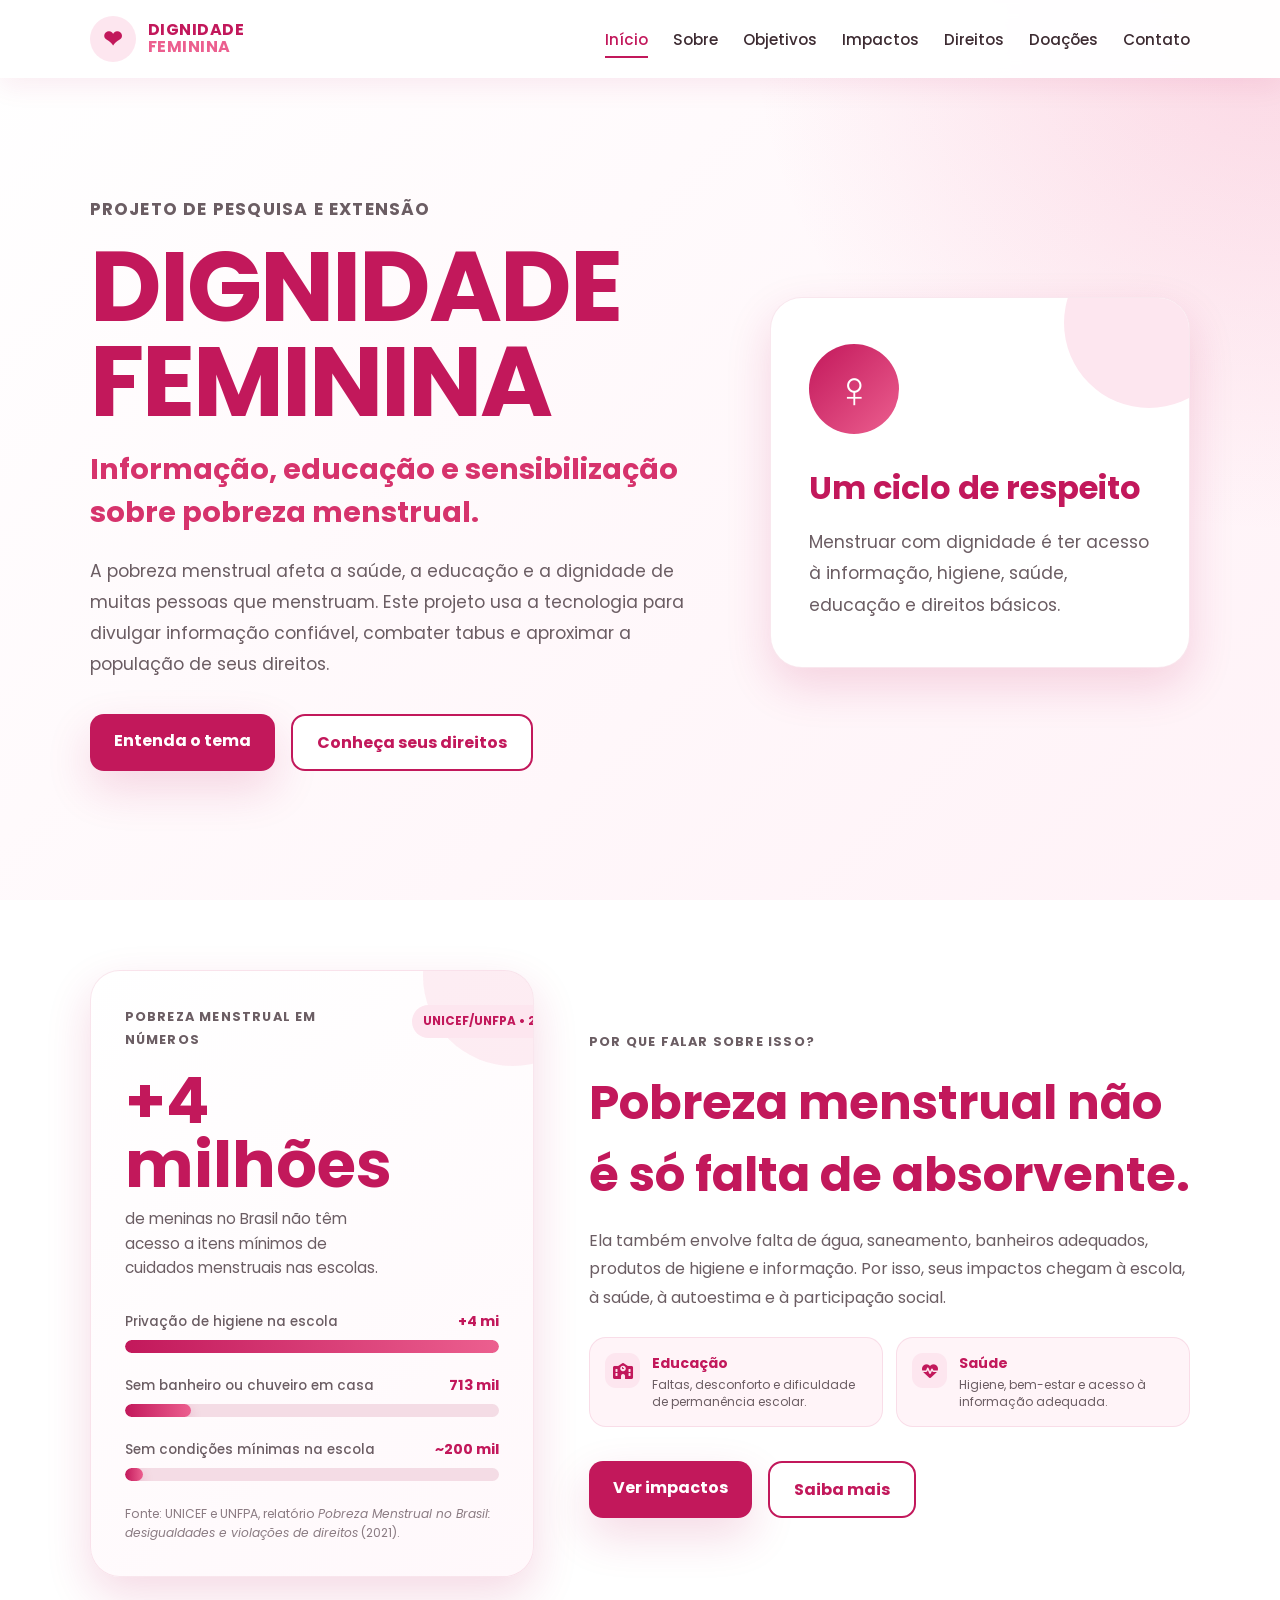
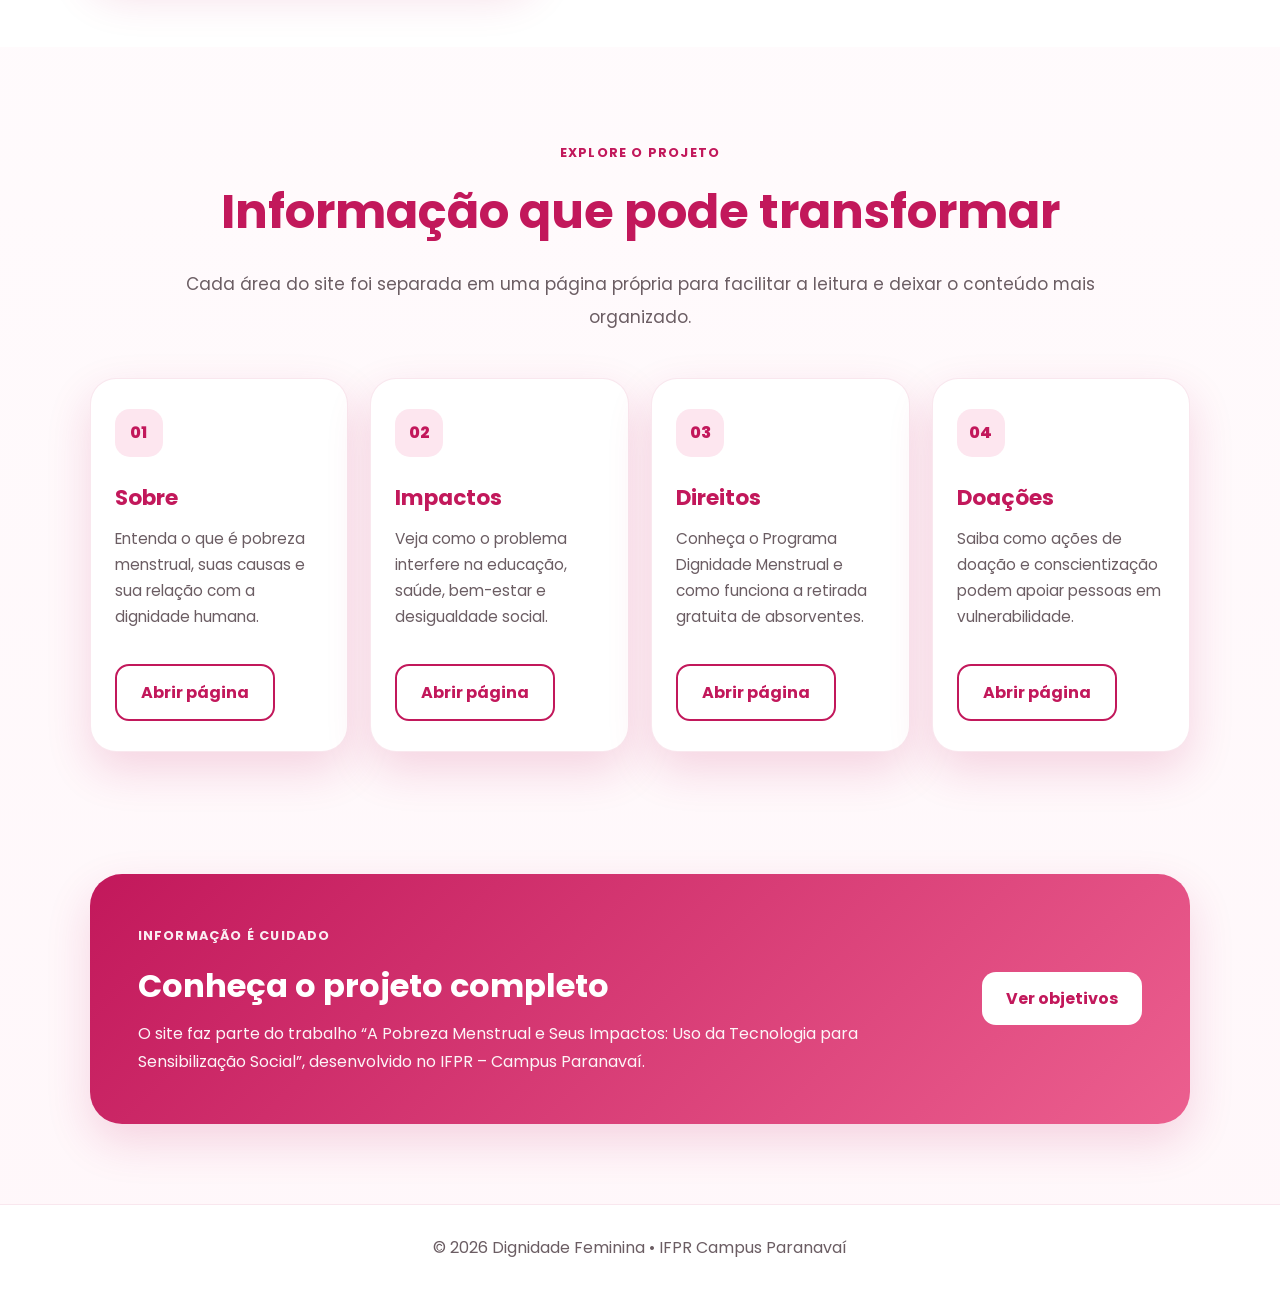
==== index.html @ a15e407c "Versao inicial do site Dignidade Feminina" ====
<!DOCTYPE html>
<html lang="pt-BR">
<head>
  <meta charset="UTF-8"><meta name="viewport" content="width=device-width, initial-scale=1.0">
  <title>Dignidade Feminina | Início</title>
  <link rel="preconnect" href="https://fonts.googleapis.com"><link rel="preconnect" href="https://fonts.gstatic.com" crossorigin>
  <link href="https://fonts.googleapis.com/css2?family=Poppins:wght@400;500;600;700;800&display=swap" rel="stylesheet">
  <link rel="stylesheet" href="https://cdnjs.cloudflare.com/ajax/libs/font-awesome/6.5.2/css/all.min.css">
  <link rel="stylesheet" href="css/style.css">
</head>
<body>
<header class="cabecalho">
  <a href="index.html" class="logo"><span class="logo-icone">❤</span><span>Dignidade<br><strong>Feminina</strong></span></a>
  <button class="menu-btn" id="menuBtn" aria-label="Abrir menu">☰</button>
  <nav class="menu" id="menu">
    <a class="ativo" href="index.html">Início</a><a href="sobre.html">Sobre</a><a href="objetivos.html">Objetivos</a><a href="impactos.html">Impactos</a><a href="direitos.html">Direitos</a><a href="doacoes.html">Doações</a><a href="contato.html">Contato</a>
  </nav>
</header>
<main>
  <section class="hero">
    <div class="hero-texto">
      <p class="etiqueta">Projeto de pesquisa e extensão</p>
      <h1>Dignidade Feminina</h1>
      <h2>Informação, educação e sensibilização sobre pobreza menstrual.</h2>
      <p>A pobreza menstrual afeta a saúde, a educação e a dignidade de muitas pessoas que menstruam. Este projeto usa a tecnologia para divulgar informação confiável, combater tabus e aproximar a população de seus direitos.</p>
      <div class="botoes"><a class="btn principal" href="sobre.html">Entenda o tema</a><a class="btn secundario" href="direitos.html">Conheça seus direitos</a></div>
    </div>
    <div class="hero-card"><div class="circulo">♀</div><h3>Um ciclo de respeito</h3><p>Menstruar com dignidade é ter acesso à informação, higiene, saúde, educação e direitos básicos.</p></div>
  </section>

  <section class="home-faixa">
    <div class="conteudo-faixa home-dados-layout">
      <div class="painel-grafico">
        <div class="grafico-cabecalho">
          <div>
            <p class="etiqueta">Pobreza menstrual em números</p>
            <strong>+4 milhões</strong>
            <p class="grafico-resumo">de meninas no Brasil não têm acesso a itens mínimos de cuidados menstruais nas escolas.</p>
          </div>
          <span class="grafico-ano">UNICEF/UNFPA • 2021</span>
        </div>

        <div class="grafico-barras" aria-label="Gráfico com dados sobre pobreza menstrual no Brasil">
          <div class="barra-item">
            <div class="barra-topo"><span>Privação de higiene na escola</span><b>+4 mi</b></div>
            <div class="barra-trilho"><span style="width:100%"></span></div>
          </div>
          <div class="barra-item">
            <div class="barra-topo"><span>Sem banheiro ou chuveiro em casa</span><b>713 mil</b></div>
            <div class="barra-trilho"><span style="width:17.8%"></span></div>
          </div>
          <div class="barra-item">
            <div class="barra-topo"><span>Sem condições mínimas na escola</span><b>~200 mil</b></div>
            <div class="barra-trilho"><span style="width:5%"></span></div>
          </div>
        </div>

        <p class="grafico-fonte">Fonte: UNICEF e UNFPA, relatório <em>Pobreza Menstrual no Brasil: desigualdades e violações de direitos</em> (2021).</p>
      </div>

      <div class="home-texto-dados">
        <p class="etiqueta">Por que falar sobre isso?</p>
        <h2>Pobreza menstrual não é só falta de absorvente.</h2>
        <p>Ela também envolve falta de água, saneamento, banheiros adequados, produtos de higiene e informação. Por isso, seus impactos chegam à escola, à saúde, à autoestima e à participação social.</p>
        <div class="mini-destaques">
          <div><i class="fa-solid fa-school"></i><span><b>Educação</b><small>Faltas, desconforto e dificuldade de permanência escolar.</small></span></div>
          <div><i class="fa-solid fa-heart-pulse"></i><span><b>Saúde</b><small>Higiene, bem-estar e acesso à informação adequada.</small></span></div>
        </div>
        <div class="botoes"><a class="btn principal" href="impactos.html">Ver impactos</a><a class="btn secundario" href="sobre.html">Saiba mais</a></div>
      </div>
    </div>
  </section>

  <section class="secao">
    <p class="etiqueta">Explore o projeto</p><h2>Informação que pode transformar</h2><p class="texto-central">Cada área do site foi separada em uma página própria para facilitar a leitura e deixar o conteúdo mais organizado.</p>
    <div class="cards">
      <article class="card"><span class="numero">01</span><h3>Sobre</h3><p>Entenda o que é pobreza menstrual, suas causas e sua relação com a dignidade humana.</p><div class="botoes"><a class="btn secundario" href="sobre.html">Abrir página</a></div></article>
      <article class="card"><span class="numero">02</span><h3>Impactos</h3><p>Veja como o problema interfere na educação, saúde, bem-estar e desigualdade social.</p><div class="botoes"><a class="btn secundario" href="impactos.html">Abrir página</a></div></article>
      <article class="card"><span class="numero">03</span><h3>Direitos</h3><p>Conheça o Programa Dignidade Menstrual e como funciona a retirada gratuita de absorventes.</p><div class="botoes"><a class="btn secundario" href="direitos.html">Abrir página</a></div></article>
      <article class="card"><span class="numero">04</span><h3>Doações</h3><p>Saiba como ações de doação e conscientização podem apoiar pessoas em vulnerabilidade.</p><div class="botoes"><a class="btn secundario" href="doacoes.html">Abrir página</a></div></article>
    </div>
  </section>

  <section class="cta-rosa"><div><p class="etiqueta clara">Informação é cuidado</p><h2>Conheça o projeto completo</h2><p>O site faz parte do trabalho “A Pobreza Menstrual e Seus Impactos: Uso da Tecnologia para Sensibilização Social”, desenvolvido no IFPR – Campus Paranavaí.</p></div><a class="btn branco" href="objetivos.html">Ver objetivos</a></section>
</main>
<footer><p>© 2026 Dignidade Feminina • IFPR Campus Paranavaí</p></footer>
<script src="js/script.js"></script>
</body></html>
---- css/style.css ----
:root {
  --rosa-escuro: #c2185b;
  --rosa: #d6336c;
  --rosa-medio: #ec5f8f;
  --rosa-claro: #fde6ef;
  --rosa-pastel: #fff4f8;
  --branco: #ffffff;
  --texto: #3d2b32;
  --cinza: #6b5d63;
  --cinza-claro: #f7f3f5;
  --borda: rgba(194, 24, 91, 0.10);
  --sombra: 0 18px 45px rgba(194, 24, 91, 0.16);
  --sombra-suave: 0 12px 35px rgba(95, 46, 66, 0.08);
}

* { margin: 0; padding: 0; box-sizing: border-box; }
html { scroll-behavior: smooth; }
body {
  font-family: 'Poppins', Arial, sans-serif;
  background: linear-gradient(180deg, #fff 0%, #fff7fa 100%);
  color: var(--texto);
  min-height: 100vh;
}
a { color: inherit; }

.cabecalho {
  width: 100%; min-height: 78px; padding: 16px 7%;
  background: rgba(255,255,255,.96); display:flex; align-items:center; justify-content:space-between;
  position:fixed; top:0; left:0; z-index:100; box-shadow:0 8px 25px rgba(194,24,91,.08);
  backdrop-filter: blur(10px);
}
.logo { display:flex; align-items:center; gap:12px; text-decoration:none; color:var(--rosa-escuro); font-weight:700; text-transform:uppercase; line-height:1.05; letter-spacing:.5px; }
.logo strong { color:var(--rosa-medio); }
.logo-icone { width:46px; height:46px; border-radius:50%; background:var(--rosa-claro); display:grid; place-items:center; font-size:23px; }
.menu { display:flex; align-items:center; gap:25px; }
.menu a { color:var(--texto); text-decoration:none; font-weight:500; font-size:.95rem; position:relative; padding:8px 0; }
.menu a::after { content:""; position:absolute; left:0; bottom:1px; width:0; height:2px; background:var(--rosa-escuro); transition:.2s; }
.menu a:hover, .menu a.ativo { color:var(--rosa-escuro); }
.menu a:hover::after, .menu a.ativo::after { width:100%; }
.menu-btn { display:none; border:none; background:var(--rosa-escuro); color:white; padding:8px 12px; border-radius:10px; font-size:1.3rem; cursor:pointer; }

.hero { min-height:100vh; padding:145px 7% 80px; display:grid; grid-template-columns:1.2fr .8fr; gap:50px; align-items:center; background:radial-gradient(circle at top right, rgba(236,95,143,.22), transparent 34%), linear-gradient(135deg,#fff 0%,#fff2f7 100%); }
.etiqueta { display:inline-block; color:var(--rosa-escuro); font-weight:700; text-transform:uppercase; letter-spacing:1.2px; font-size:.8rem; margin-bottom:14px; }
.etiqueta.clara { color:#fff; opacity:.92; }
.hero h1 { font-size:clamp(3rem,8vw,6.2rem); line-height:.96; color:var(--rosa-escuro); text-transform:uppercase; letter-spacing:-2px; margin-bottom:18px; }
.hero h2 { font-size:clamp(1.25rem,2.4vw,1.8rem); color:var(--rosa); margin-bottom:22px; max-width:750px; }
.hero p { max-width:710px; color:var(--cinza); font-size:1.08rem; line-height:1.8; }
.botoes { display:flex; gap:16px; flex-wrap:wrap; margin-top:34px; }
.btn { display:inline-block; padding:14px 24px; border-radius:14px; text-decoration:none; font-weight:700; transition:.25s ease; border:0; cursor:pointer; }
.btn.principal { background:var(--rosa-escuro); color:white; box-shadow:var(--sombra); }
.btn.secundario { color:var(--rosa-escuro); border:2px solid var(--rosa-escuro); background:white; }
.btn.branco { background:white; color:var(--rosa-escuro); }
.btn:hover { transform:translateY(-3px); }
.hero-card { background:white; border-radius:32px; padding:46px 38px; box-shadow:var(--sombra); border:1px solid var(--borda); position:relative; overflow:hidden; }
.hero-card::before { content:""; position:absolute; width:170px; height:170px; background:var(--rosa-claro); border-radius:50%; top:-60px; right:-45px; }
.circulo { width:90px; height:90px; border-radius:50%; background:linear-gradient(135deg,var(--rosa-escuro),var(--rosa-medio)); color:white; display:grid; place-items:center; font-size:3.2rem; margin-bottom:30px; position:relative; z-index:1; }
.hero-card h3 { color:var(--rosa-escuro); font-size:2rem; margin-bottom:15px; position:relative; z-index:1; }
.hero-card p { color:var(--cinza); line-height:1.8; position:relative; z-index:1; }

.secao { padding:92px 7%; text-align:center; }
.secao h2, .doacoes h2 { color:var(--rosa-escuro); font-size:clamp(2rem,4vw,3rem); margin-bottom:20px; }
.texto-central { max-width:920px; margin:0 auto; color:var(--cinza); line-height:1.9; font-size:1.06rem; }
.cards { display:grid; grid-template-columns:repeat(4,1fr); gap:22px; margin-top:45px; }
.card { background:white; border-radius:26px; padding:30px 24px; text-align:left; box-shadow:var(--sombra); border:1px solid var(--borda); transition:.25s ease; }
.card:hover { transform:translateY(-6px); }
.card span.numero { display:inline-grid; place-items:center; width:48px; height:48px; border-radius:15px; background:var(--rosa-claro); color:var(--rosa-escuro); font-weight:800; margin-bottom:24px; }
.card h3 { color:var(--rosa-escuro); font-size:1.35rem; margin-bottom:12px; }
.card p { color:var(--cinza); line-height:1.7; font-size:.96rem; }

.home-faixa { padding:70px 7%; background:white; }
.home-faixa .conteudo-faixa { max-width:1160px; margin:auto; display:grid; grid-template-columns:.85fr 1.15fr; gap:55px; align-items:center; }
.home-faixa .bloco-destaque { background:linear-gradient(135deg,var(--rosa-escuro),var(--rosa-medio)); color:white; border-radius:30px; padding:42px; box-shadow:var(--sombra); }
.home-faixa .bloco-destaque strong { font-size:3rem; display:block; line-height:1; margin-bottom:12px; }
.home-faixa .bloco-destaque p { line-height:1.7; }
.home-faixa h2 { color:var(--rosa-escuro); font-size:clamp(2rem,4vw,3rem); margin-bottom:16px; }
.home-faixa p { color:var(--cinza); line-height:1.8; }

.page-hero { padding:150px 7% 72px; text-align:center; background:radial-gradient(circle at 10% 20%, rgba(236,95,143,.18), transparent 28%), linear-gradient(135deg,#fff,#fff1f6); }
.page-hero h1 { color:var(--rosa-escuro); font-size:clamp(2.7rem,6vw,5rem); line-height:1.03; margin:8px auto 16px; max-width:1000px; }
.page-hero p { max-width:820px; margin:0 auto; color:var(--cinza); line-height:1.8; font-size:1.05rem; }

.conteudo-pagina { padding:75px 7%; }
.conteudo-largo { max-width:1120px; margin:0 auto; }
.bloco-texto { background:white; border-radius:26px; padding:38px; box-shadow:var(--sombra-suave); border:1px solid var(--borda); margin-bottom:28px; }
.bloco-texto h2 { color:var(--rosa-escuro); margin-bottom:14px; font-size:1.8rem; }
.bloco-texto h3 { color:var(--rosa); margin:24px 0 8px; }
.bloco-texto p, .bloco-texto li { color:var(--cinza); line-height:1.85; }
.bloco-texto ul { padding-left:22px; }

.grid-2 { display:grid; grid-template-columns:repeat(2,1fr); gap:22px; }
.grid-3 { display:grid; grid-template-columns:repeat(3,1fr); gap:22px; }
.dado-card { background:white; border-radius:26px; padding:30px; border:1px solid var(--borda); box-shadow:var(--sombra-suave); text-align:left; }
.dado-card .valor { color:var(--rosa-escuro); font-size:2.3rem; font-weight:800; line-height:1.1; display:block; margin-bottom:10px; }
.dado-card p { color:var(--cinza); line-height:1.65; }
.dado-card small { display:block; margin-top:14px; color:#8b7c83; }

.impacto-card { background:white; border-radius:26px; padding:30px; box-shadow:var(--sombra-suave); border:1px solid var(--borda); }
.impacto-icone { width:55px; height:55px; display:grid; place-items:center; background:var(--rosa-claro); color:var(--rosa-escuro); border-radius:18px; font-size:1.35rem; margin-bottom:18px; }
.impacto-card h3 { color:var(--rosa-escuro); margin-bottom:10px; }
.impacto-card p { color:var(--cinza); line-height:1.7; }

.mito-card { background:white; border-radius:24px; padding:28px; border:1px solid var(--borda); box-shadow:var(--sombra-suave); }
.mito-card .selo { display:inline-block; font-size:.75rem; font-weight:800; letter-spacing:1px; text-transform:uppercase; color:white; background:var(--rosa-escuro); padding:7px 11px; border-radius:999px; margin-bottom:15px; }
.mito-card.verdade .selo { background:var(--rosa-medio); }
.mito-card h3 { margin-bottom:10px; color:var(--texto); }
.mito-card p { color:var(--cinza); line-height:1.7; }

.passos { counter-reset:passo; display:grid; gap:16px; margin-top:25px; }
.passo { counter-increment:passo; display:grid; grid-template-columns:52px 1fr; gap:16px; align-items:start; background:var(--rosa-pastel); padding:20px; border-radius:18px; }
.passo::before { content:counter(passo); width:44px; height:44px; border-radius:50%; background:var(--rosa-escuro); color:white; display:grid; place-items:center; font-weight:800; }
.passo h3 { color:var(--rosa-escuro); margin-bottom:5px; }
.passo p { color:var(--cinza); line-height:1.65; }

.cta-rosa { margin:30px 7% 80px; padding:48px; border-radius:32px; background:linear-gradient(135deg,var(--rosa-escuro),var(--rosa-medio)); color:white; display:flex; align-items:center; justify-content:space-between; gap:30px; box-shadow:var(--sombra); }
.cta-rosa h2 { color:white; margin-bottom:10px; font-size:2rem; }
.cta-rosa p { max-width:780px; line-height:1.75; opacity:.95; }

.doacoes { margin:30px 7%; padding:48px; border-radius:32px; background:linear-gradient(135deg,var(--rosa-escuro),var(--rosa-medio)); color:white; display:flex; align-items:center; justify-content:space-between; gap:30px; box-shadow:var(--sombra); }
.doacoes h2 { color:white; margin-bottom:12px; }
.doacoes p { max-width:850px; line-height:1.8; }

.contato-grid { display:grid; grid-template-columns:repeat(3,1fr); gap:22px; max-width:950px; margin:40px auto 0; }
.contato-card { background:white; padding:28px; border-radius:24px; box-shadow:var(--sombra-suave); border:1px solid var(--borda); text-align:center; }
.contato-card i { font-size:1.8rem; color:var(--rosa-escuro); margin-bottom:14px; }
.contato-card h3 { color:var(--rosa-escuro); margin-bottom:8px; }
.contato-card a, .contato-card p { color:var(--cinza); text-decoration:none; line-height:1.65; }
.contato-card a:hover { color:var(--rosa-escuro); text-decoration:underline; }

.fonte-box { margin-top:28px; padding:20px 24px; border-radius:18px; background:#fff8fb; border-left:4px solid var(--rosa-medio); color:var(--cinza); font-size:.9rem; line-height:1.7; }
.fonte-box a { color:var(--rosa-escuro); font-weight:600; }

footer { text-align:center; padding:30px 7%; color:var(--cinza); background:white; border-top:1px solid var(--borda); }

@media (max-width: 1050px) {
  .menu { gap:17px; }
  .menu a { font-size:.88rem; }
  .cards { grid-template-columns:repeat(2,1fr); }
  .grid-3 { grid-template-columns:repeat(2,1fr); }
}
@media (max-width: 900px) {
  .menu-btn { display:block; }
  .menu { display:none; position:absolute; top:78px; left:0; width:100%; background:white; padding:22px 7%; flex-direction:column; align-items:flex-start; box-shadow:0 16px 30px rgba(194,24,91,.12); }
  .menu.ativo { display:flex; }
  .hero { grid-template-columns:1fr; padding-top:125px; }
  .home-faixa .conteudo-faixa, .grid-2 { grid-template-columns:1fr; }
  .cta-rosa, .doacoes { flex-direction:column; align-items:flex-start; }
  .contato-grid { grid-template-columns:1fr; }
}
@media (max-width: 560px) {
  .cards, .grid-3 { grid-template-columns:1fr; }
  .hero h1 { letter-spacing:-1px; }
  .doacoes, .cta-rosa { padding:32px 24px; }
  .bloco-texto { padding:28px 22px; }
  .page-hero { padding-top:125px; }
}

/* Gráfico da página inicial */
.home-dados-layout { align-items:stretch !important; }
.painel-grafico {
  background:linear-gradient(145deg,#fff 0%,#fff8fb 100%);
  border:1px solid var(--borda);
  border-radius:30px;
  padding:34px;
  box-shadow:var(--sombra);
  text-align:left;
  position:relative;
  overflow:hidden;
}
.painel-grafico::after {
  content:""; position:absolute; width:180px; height:180px; border-radius:50%;
  background:rgba(236,95,143,.10); right:-70px; top:-85px; pointer-events:none;
}
.grafico-cabecalho { display:flex; justify-content:space-between; gap:20px; align-items:flex-start; position:relative; z-index:1; }
.grafico-cabecalho strong { display:block; color:var(--rosa-escuro); font-size:clamp(2.7rem,5vw,4.4rem); line-height:1; margin:4px 0 10px; }
.grafico-resumo { color:var(--cinza) !important; line-height:1.6 !important; font-size:.96rem !important; max-width:520px; }
.grafico-ano { flex:0 0 auto; background:var(--rosa-claro); color:var(--rosa-escuro); font-size:.74rem; font-weight:700; padding:8px 11px; border-radius:999px; }
.grafico-barras { display:grid; gap:22px; margin-top:30px; position:relative; z-index:1; }
.barra-item { display:grid; gap:8px; }
.barra-topo { display:flex; justify-content:space-between; gap:18px; align-items:flex-end; color:var(--texto); font-size:.84rem; }
.barra-topo span { color:var(--cinza); font-weight:500; }
.barra-topo b { color:var(--rosa-escuro); white-space:nowrap; font-size:.9rem; }
.barra-trilho { width:100%; height:13px; border-radius:999px; background:#f4dce5; overflow:hidden; }
.barra-trilho span { display:block; height:100%; min-width:10px; border-radius:999px; background:linear-gradient(90deg,var(--rosa-escuro),var(--rosa-medio)); box-shadow:0 4px 12px rgba(194,24,91,.18); }
.grafico-fonte { margin-top:24px; color:#8b7c83 !important; font-size:.76rem !important; line-height:1.55 !important; }
.home-texto-dados { display:flex; flex-direction:column; justify-content:center; }
.mini-destaques { display:grid; grid-template-columns:1fr 1fr; gap:13px; margin-top:24px; }
.mini-destaques > div { display:flex; gap:12px; align-items:flex-start; background:var(--rosa-pastel); border:1px solid var(--borda); border-radius:17px; padding:15px; }
.mini-destaques i { width:35px; height:35px; border-radius:11px; background:var(--rosa-claro); color:var(--rosa-escuro); display:grid; place-items:center; flex:0 0 35px; }
.mini-destaques span { display:grid; gap:2px; }
.mini-destaques b { color:var(--rosa-escuro); font-size:.88rem; }
.mini-destaques small { color:var(--cinza); line-height:1.45; font-size:.75rem; }

@media (max-width: 900px) {
  .grafico-cabecalho { flex-direction:column; }
}
@media (max-width: 560px) {
  .painel-grafico { padding:25px 20px; }
  .mini-destaques { grid-template-columns:1fr; }
  .barra-topo { font-size:.77rem; }
}
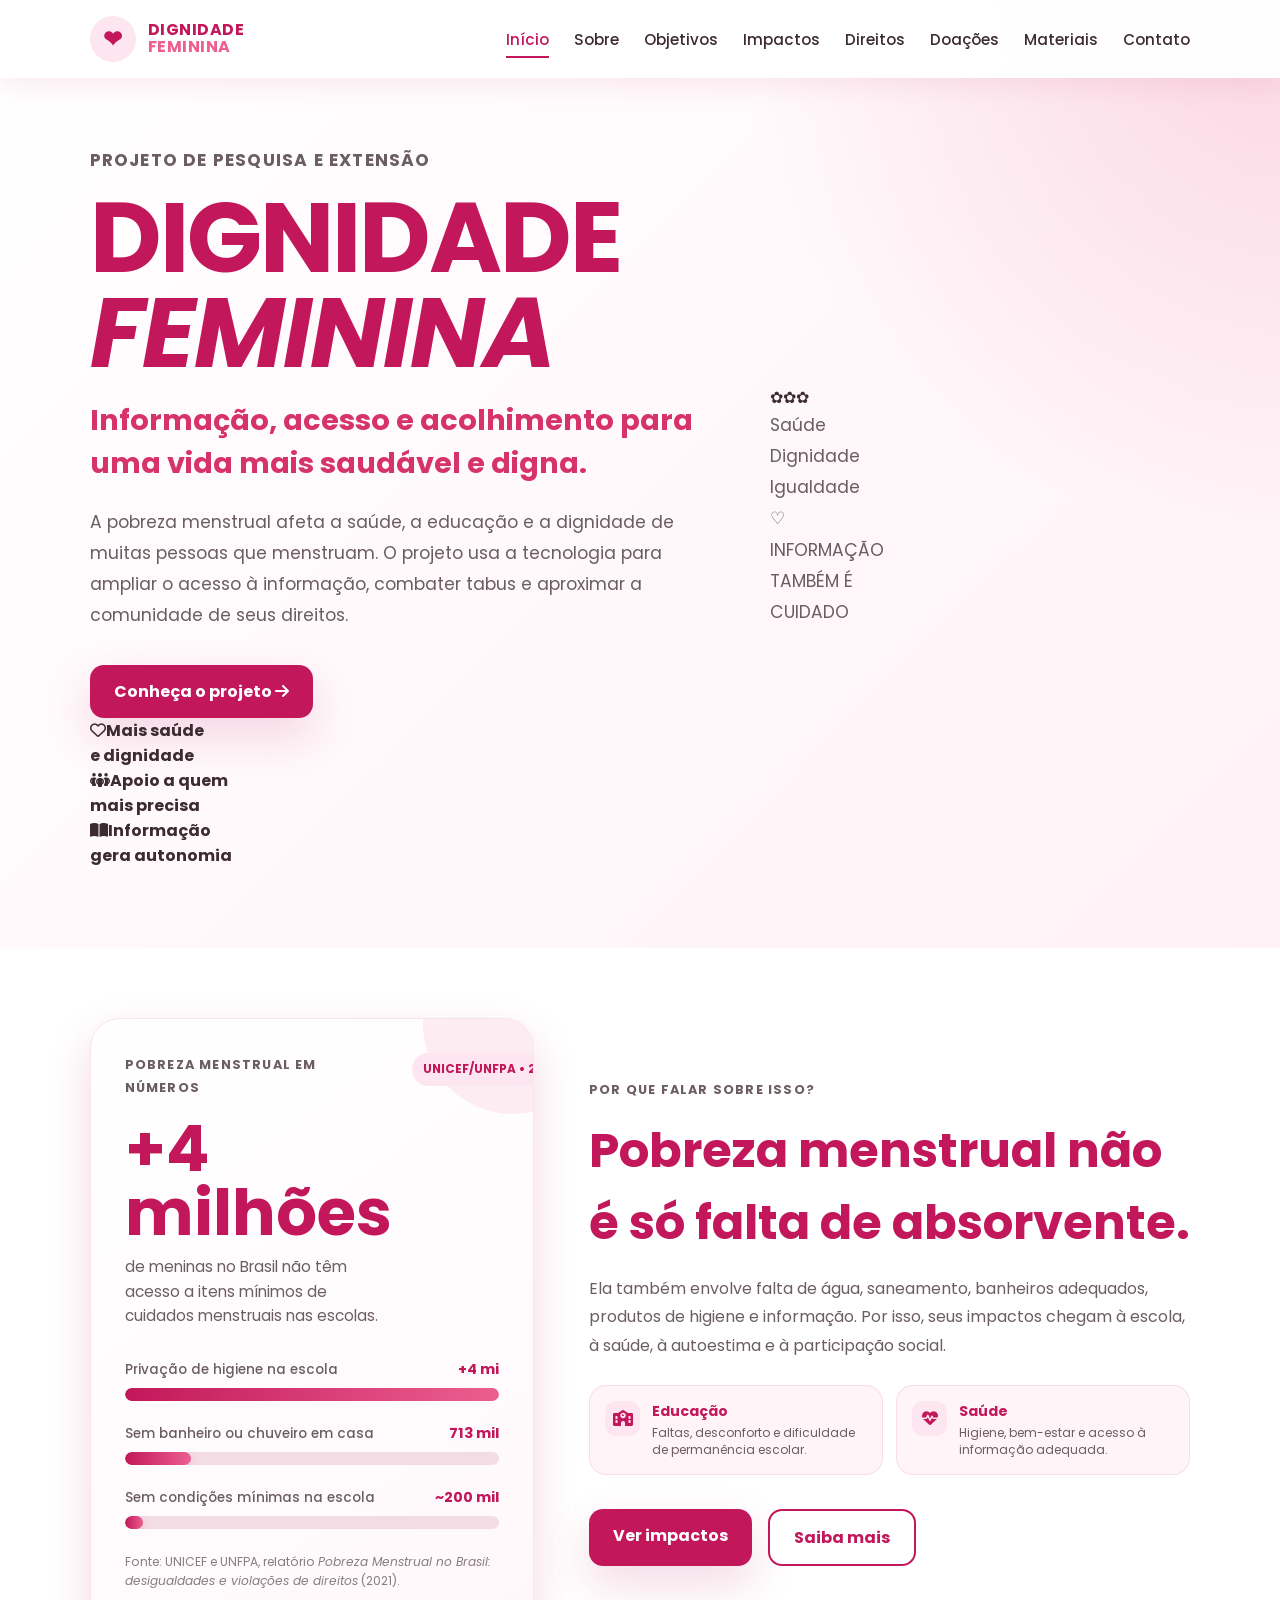
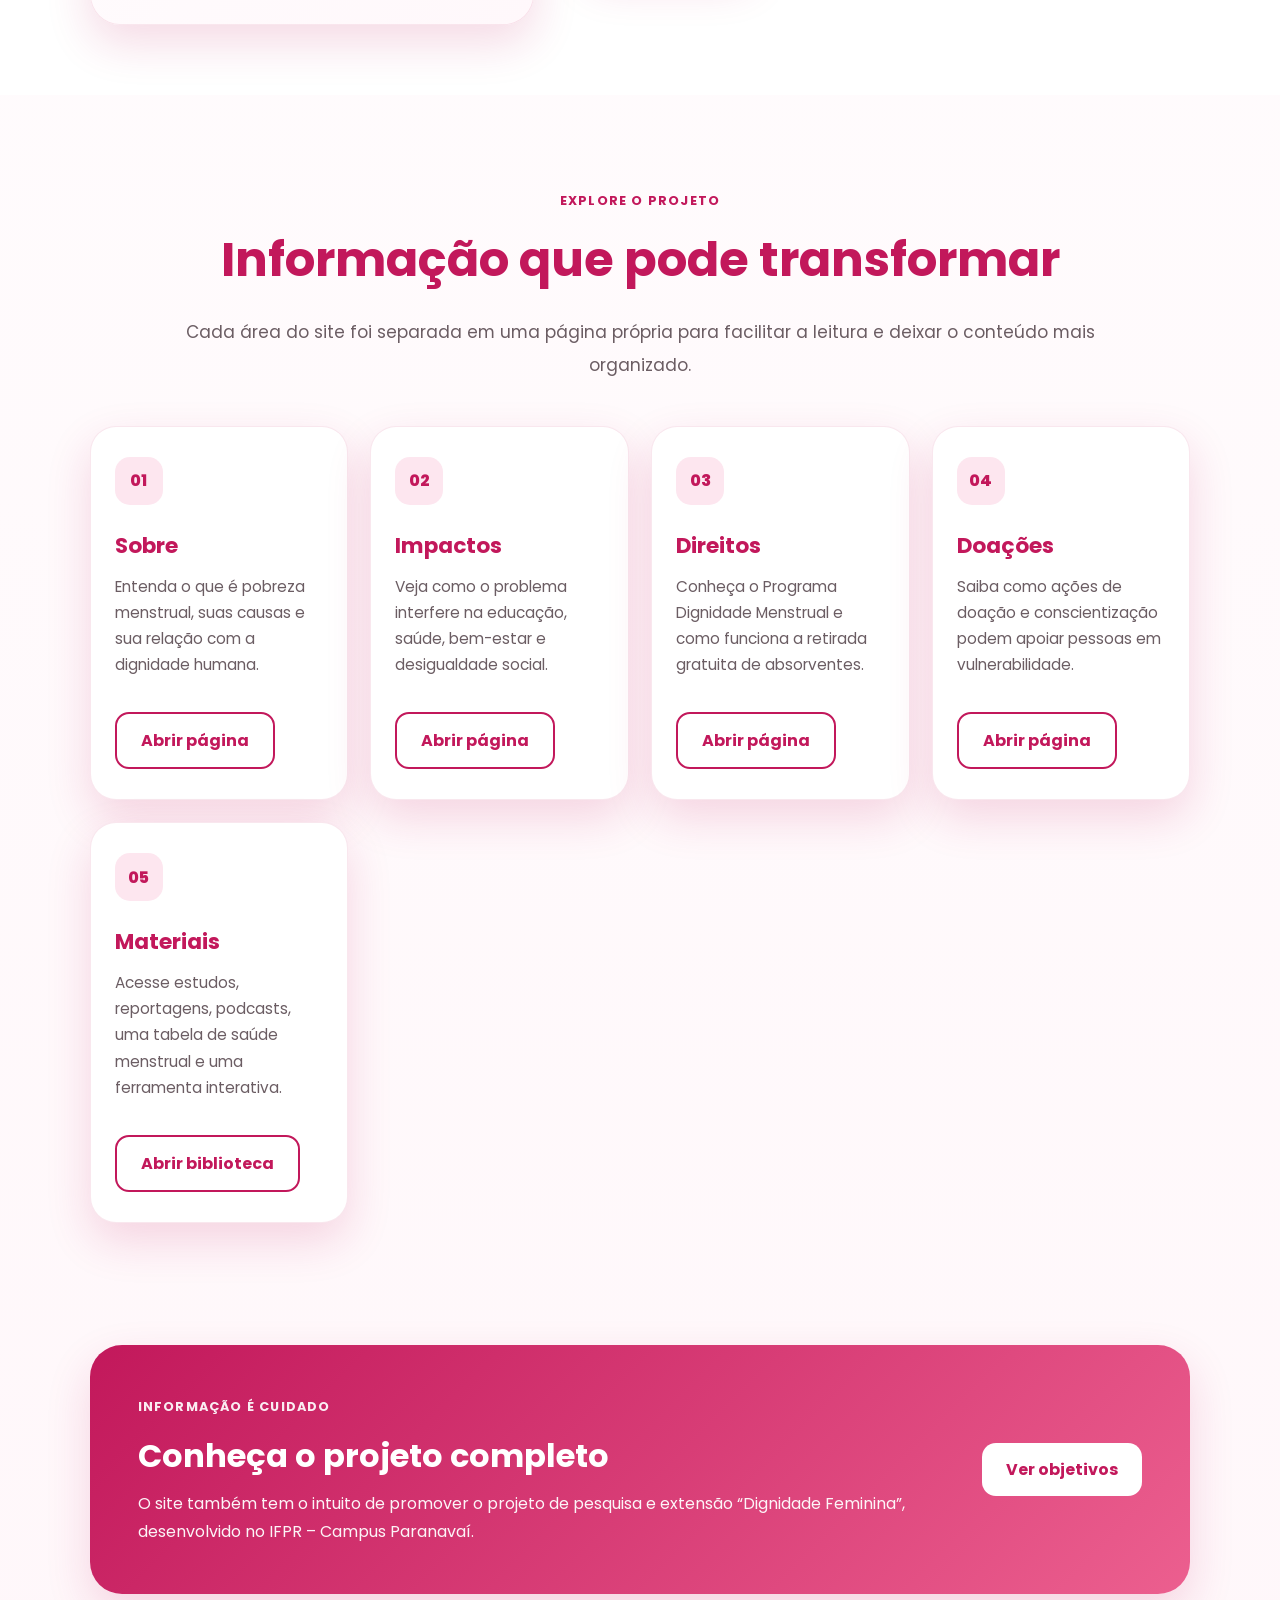
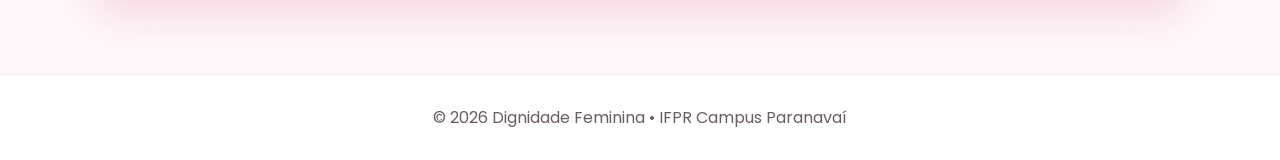
==== commit 4b9ed907: "Add files via upload" ====
--- a/index.html
+++ b/index.html
@@ -8,24 +8,35 @@
   <link rel="stylesheet" href="https://cdnjs.cloudflare.com/ajax/libs/font-awesome/6.5.2/css/all.min.css">
   <link rel="stylesheet" href="css/style.css">
 </head>
-<body>
+<body class="page-index">
 <header class="cabecalho">
   <a href="index.html" class="logo"><span class="logo-icone">❤</span><span>Dignidade<br><strong>Feminina</strong></span></a>
   <button class="menu-btn" id="menuBtn" aria-label="Abrir menu">☰</button>
   <nav class="menu" id="menu">
-    <a class="ativo" href="index.html">Início</a><a href="sobre.html">Sobre</a><a href="objetivos.html">Objetivos</a><a href="impactos.html">Impactos</a><a href="direitos.html">Direitos</a><a href="doacoes.html">Doações</a><a href="contato.html">Contato</a>
+    <a class="ativo" href="index.html">Início</a><a href="sobre.html">Sobre</a><a href="objetivos.html">Objetivos</a><a href="impactos.html">Impactos</a><a href="direitos.html">Direitos</a><a href="doacoes.html">Doações</a><a href="materiais.html">Materiais</a><a href="contato.html">Contato</a>
   </nav>
 </header>
 <main>
-  <section class="hero">
+  <section class="hero site-hero">
     <div class="hero-texto">
-      <p class="etiqueta">Projeto de pesquisa e extensão</p>
-      <h1>Dignidade Feminina</h1>
-      <h2>Informação, educação e sensibilização sobre pobreza menstrual.</h2>
-      <p>A pobreza menstrual afeta a saúde, a educação e a dignidade de muitas pessoas que menstruam. Este projeto usa a tecnologia para divulgar informação confiável, combater tabus e aproximar a população de seus direitos.</p>
-      <div class="botoes"><a class="btn principal" href="sobre.html">Entenda o tema</a><a class="btn secundario" href="direitos.html">Conheça seus direitos</a></div>
+      <p class="etiqueta">Projeto de pesquisa e extensão <span class="linha-etiqueta"></span></p>
+      <h1>Dignidade <em>Feminina</em></h1>
+      <h2>Informação, acesso e acolhimento para uma vida mais saudável e digna.</h2>
+      <p>A pobreza menstrual afeta a saúde, a educação e a dignidade de muitas pessoas que menstruam. O projeto usa a tecnologia para ampliar o acesso à informação, combater tabus e aproximar a comunidade de seus direitos.</p>
+      <div class="botoes"><a class="btn principal" href="sobre.html">Conheça o projeto <i class="fa-solid fa-arrow-right"></i></a></div>
+      <div class="hero-mini-beneficios">
+        <div><span><i class="fa-regular fa-heart"></i></span><b>Mais saúde<br>e dignidade</b></div>
+        <div><span><i class="fa-solid fa-people-group"></i></span><b>Apoio a quem<br>mais precisa</b></div>
+        <div><span><i class="fa-solid fa-book-open"></i></span><b>Informação<br>gera autonomia</b></div>
+      </div>
     </div>
-    <div class="hero-card"><div class="circulo">♀</div><h3>Um ciclo de respeito</h3><p>Menstruar com dignidade é ter acesso à informação, higiene, saúde, educação e direitos básicos.</p></div>
+    <div class="hero-visual hero-pad" aria-hidden="true">
+      <div class="hero-blob"></div>
+      <div class="hero-pad-shape"><span class="pad-core"></span><span class="pad-wing wing-left"></span><span class="pad-wing wing-right"></span></div>
+      <span class="flower flower-a">✿</span><span class="flower flower-b">✿</span><span class="flower flower-c">✿</span>
+      <p class="hero-handwriting">Saúde<br>Dignidade<br>Igualdade<br>♡</p>
+      <p class="hero-side-note">INFORMAÇÃO<br>TAMBÉM É<br>CUIDADO</p>
+    </div>
   </section>
 
   <section class="home-faixa">
@@ -78,10 +89,11 @@
       <article class="card"><span class="numero">02</span><h3>Impactos</h3><p>Veja como o problema interfere na educação, saúde, bem-estar e desigualdade social.</p><div class="botoes"><a class="btn secundario" href="impactos.html">Abrir página</a></div></article>
       <article class="card"><span class="numero">03</span><h3>Direitos</h3><p>Conheça o Programa Dignidade Menstrual e como funciona a retirada gratuita de absorventes.</p><div class="botoes"><a class="btn secundario" href="direitos.html">Abrir página</a></div></article>
       <article class="card"><span class="numero">04</span><h3>Doações</h3><p>Saiba como ações de doação e conscientização podem apoiar pessoas em vulnerabilidade.</p><div class="botoes"><a class="btn secundario" href="doacoes.html">Abrir página</a></div></article>
+          <article class="card"><span class="numero">05</span><h3>Materiais</h3><p>Acesse estudos, reportagens, podcasts, uma tabela de saúde menstrual e uma ferramenta interativa.</p><div class="botoes"><a class="btn secundario" href="materiais.html">Abrir biblioteca</a></div></article>
     </div>
   </section>
 
-  <section class="cta-rosa"><div><p class="etiqueta clara">Informação é cuidado</p><h2>Conheça o projeto completo</h2><p>O site faz parte do trabalho “A Pobreza Menstrual e Seus Impactos: Uso da Tecnologia para Sensibilização Social”, desenvolvido no IFPR – Campus Paranavaí.</p></div><a class="btn branco" href="objetivos.html">Ver objetivos</a></section>
+  <section class="cta-rosa"><div><p class="etiqueta clara">Informação é cuidado</p><h2>Conheça o projeto completo</h2><p>O site também tem o intuito de promover o projeto de pesquisa e extensão “Dignidade Feminina”, desenvolvido no IFPR – Campus Paranavaí.</p></div><a class="btn branco" href="objetivos.html">Ver objetivos</a></section>
 </main>
 <footer><p>© 2026 Dignidade Feminina • IFPR Campus Paranavaí</p></footer>
 <script src="js/script.js"></script>
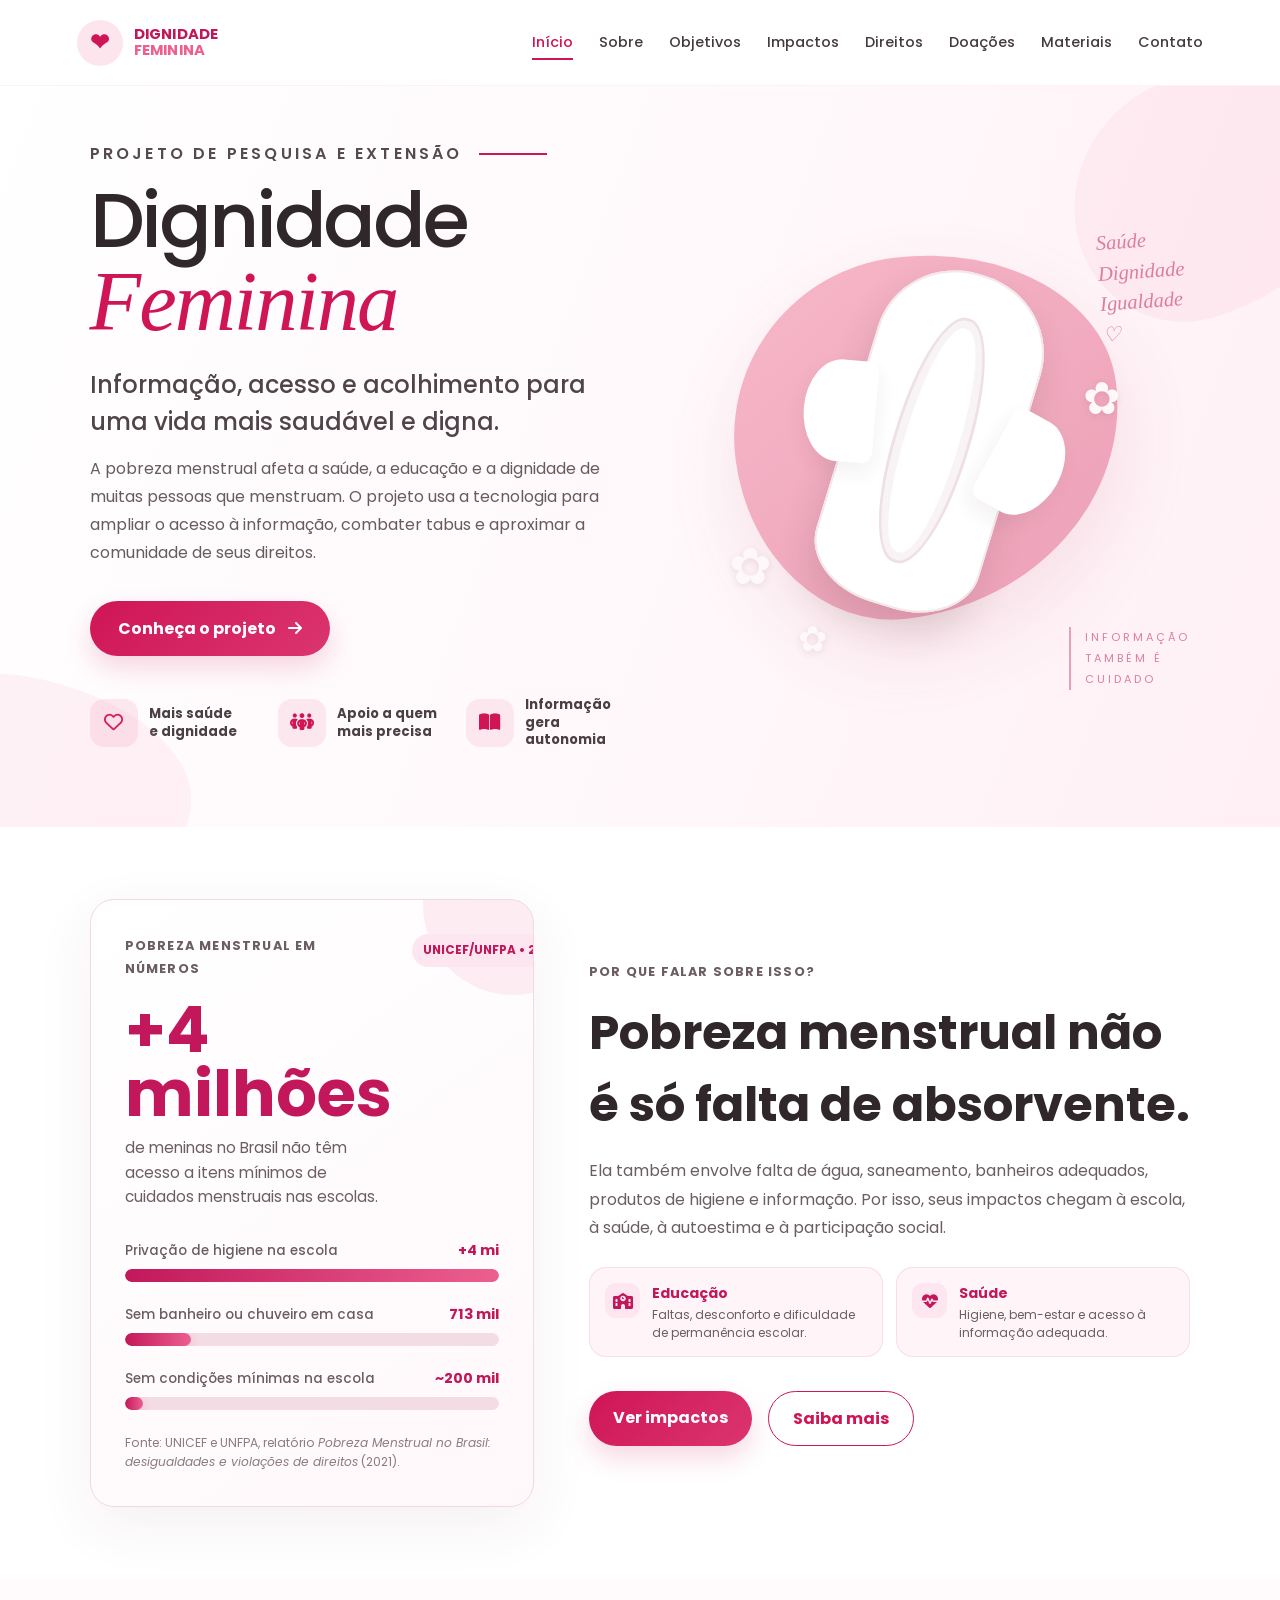
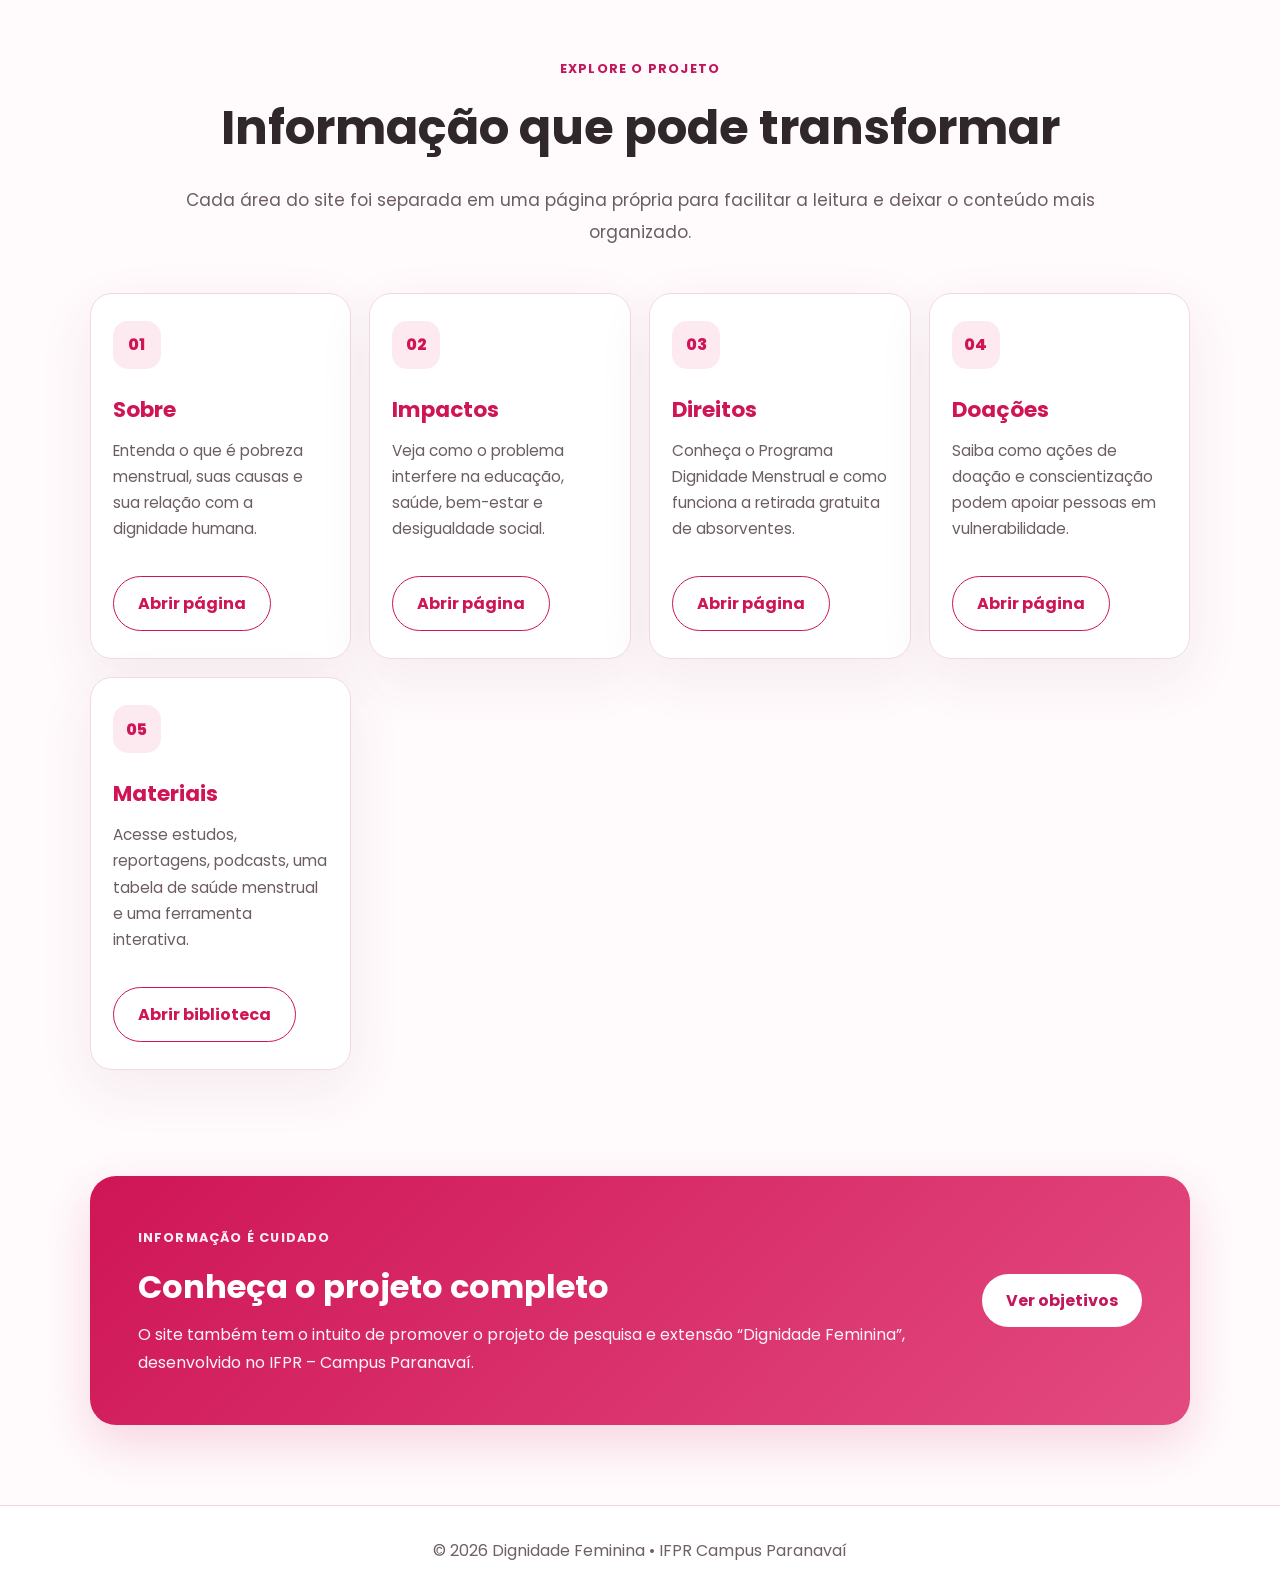
==== commit acea82a5: "Add files via upload" ====
--- a/index.html
+++ b/index.html
@@ -6,7 +6,7 @@
   <link rel="preconnect" href="https://fonts.googleapis.com"><link rel="preconnect" href="https://fonts.gstatic.com" crossorigin>
   <link href="https://fonts.googleapis.com/css2?family=Poppins:wght@400;500;600;700;800&display=swap" rel="stylesheet">
   <link rel="stylesheet" href="https://cdnjs.cloudflare.com/ajax/libs/font-awesome/6.5.2/css/all.min.css">
-  <link rel="stylesheet" href="css/style.css">
+  <link rel="stylesheet" href="style.css">
 </head>
 <body class="page-index">
 <header class="cabecalho">
@@ -96,5 +96,5 @@
   <section class="cta-rosa"><div><p class="etiqueta clara">Informação é cuidado</p><h2>Conheça o projeto completo</h2><p>O site também tem o intuito de promover o projeto de pesquisa e extensão “Dignidade Feminina”, desenvolvido no IFPR – Campus Paranavaí.</p></div><a class="btn branco" href="objetivos.html">Ver objetivos</a></section>
 </main>
 <footer><p>© 2026 Dignidade Feminina • IFPR Campus Paranavaí</p></footer>
-<script src="js/script.js"></script>
+<script src="script.js"></script>
 </body></html>
--- a/style.css
+++ b/style.css
@@ -0,0 +1,620 @@
+:root {
+  --rosa-escuro: #c2185b;
+  --rosa: #d6336c;
+  --rosa-medio: #ec5f8f;
+  --rosa-claro: #fde6ef;
+  --rosa-pastel: #fff4f8;
+  --branco: #ffffff;
+  --texto: #3d2b32;
+  --cinza: #6b5d63;
+  --cinza-claro: #f7f3f5;
+  --borda: rgba(194, 24, 91, 0.10);
+  --sombra: 0 18px 45px rgba(194, 24, 91, 0.16);
+  --sombra-suave: 0 12px 35px rgba(95, 46, 66, 0.08);
+}
+
+* { margin: 0; padding: 0; box-sizing: border-box; }
+html { scroll-behavior: smooth; }
+body {
+  font-family: 'Poppins', Arial, sans-serif;
+  background: linear-gradient(180deg, #fff 0%, #fff7fa 100%);
+  color: var(--texto);
+  min-height: 100vh;
+}
+a { color: inherit; }
+
+.cabecalho {
+  width: 100%; min-height: 78px; padding: 16px 7%;
+  background: rgba(255,255,255,.96); display:flex; align-items:center; justify-content:space-between;
+  position:fixed; top:0; left:0; z-index:100; box-shadow:0 8px 25px rgba(194,24,91,.08);
+  backdrop-filter: blur(10px);
+}
+.logo { display:flex; align-items:center; gap:12px; text-decoration:none; color:var(--rosa-escuro); font-weight:700; text-transform:uppercase; line-height:1.05; letter-spacing:.5px; }
+.logo strong { color:var(--rosa-medio); }
+.logo-icone { width:46px; height:46px; border-radius:50%; background:var(--rosa-claro); display:grid; place-items:center; font-size:23px; }
+.menu { display:flex; align-items:center; gap:25px; }
+.menu a { color:var(--texto); text-decoration:none; font-weight:500; font-size:.95rem; position:relative; padding:8px 0; }
+.menu a::after { content:""; position:absolute; left:0; bottom:1px; width:0; height:2px; background:var(--rosa-escuro); transition:.2s; }
+.menu a:hover, .menu a.ativo { color:var(--rosa-escuro); }
+.menu a:hover::after, .menu a.ativo::after { width:100%; }
+.menu-btn { display:none; border:none; background:var(--rosa-escuro); color:white; padding:8px 12px; border-radius:10px; font-size:1.3rem; cursor:pointer; }
+
+.hero { min-height:100vh; padding:145px 7% 80px; display:grid; grid-template-columns:1.2fr .8fr; gap:50px; align-items:center; background:radial-gradient(circle at top right, rgba(236,95,143,.22), transparent 34%), linear-gradient(135deg,#fff 0%,#fff2f7 100%); }
+.etiqueta { display:inline-block; color:var(--rosa-escuro); font-weight:700; text-transform:uppercase; letter-spacing:1.2px; font-size:.8rem; margin-bottom:14px; }
+.etiqueta.clara { color:#fff; opacity:.92; }
+.hero h1 { font-size:clamp(3rem,8vw,6.2rem); line-height:.96; color:var(--rosa-escuro); text-transform:uppercase; letter-spacing:-2px; margin-bottom:18px; }
+.hero h2 { font-size:clamp(1.25rem,2.4vw,1.8rem); color:var(--rosa); margin-bottom:22px; max-width:750px; }
+.hero p { max-width:710px; color:var(--cinza); font-size:1.08rem; line-height:1.8; }
+.botoes { display:flex; gap:16px; flex-wrap:wrap; margin-top:34px; }
+.btn { display:inline-block; padding:14px 24px; border-radius:14px; text-decoration:none; font-weight:700; transition:.25s ease; border:0; cursor:pointer; }
+.btn.principal { background:var(--rosa-escuro); color:white; box-shadow:var(--sombra); }
+.btn.secundario { color:var(--rosa-escuro); border:2px solid var(--rosa-escuro); background:white; }
+.btn.branco { background:white; color:var(--rosa-escuro); }
+.btn:hover { transform:translateY(-3px); }
+.hero-card { background:white; border-radius:32px; padding:46px 38px; box-shadow:var(--sombra); border:1px solid var(--borda); position:relative; overflow:hidden; }
+.hero-card::before { content:""; position:absolute; width:170px; height:170px; background:var(--rosa-claro); border-radius:50%; top:-60px; right:-45px; }
+.circulo { width:90px; height:90px; border-radius:50%; background:linear-gradient(135deg,var(--rosa-escuro),var(--rosa-medio)); color:white; display:grid; place-items:center; font-size:3.2rem; margin-bottom:30px; position:relative; z-index:1; }
+.hero-card h3 { color:var(--rosa-escuro); font-size:2rem; margin-bottom:15px; position:relative; z-index:1; }
+.hero-card p { color:var(--cinza); line-height:1.8; position:relative; z-index:1; }
+
+.secao { padding:92px 7%; text-align:center; }
+.secao h2, .doacoes h2 { color:var(--rosa-escuro); font-size:clamp(2rem,4vw,3rem); margin-bottom:20px; }
+.texto-central { max-width:920px; margin:0 auto; color:var(--cinza); line-height:1.9; font-size:1.06rem; }
+.cards { display:grid; grid-template-columns:repeat(4,1fr); gap:22px; margin-top:45px; }
+.card { background:white; border-radius:26px; padding:30px 24px; text-align:left; box-shadow:var(--sombra); border:1px solid var(--borda); transition:.25s ease; }
+.card:hover { transform:translateY(-6px); }
+.card span.numero { display:inline-grid; place-items:center; width:48px; height:48px; border-radius:15px; background:var(--rosa-claro); color:var(--rosa-escuro); font-weight:800; margin-bottom:24px; }
+.card h3 { color:var(--rosa-escuro); font-size:1.35rem; margin-bottom:12px; }
+.card p { color:var(--cinza); line-height:1.7; font-size:.96rem; }
+
+.home-faixa { padding:70px 7%; background:white; }
+.home-faixa .conteudo-faixa { max-width:1160px; margin:auto; display:grid; grid-template-columns:.85fr 1.15fr; gap:55px; align-items:center; }
+.home-faixa .bloco-destaque { background:linear-gradient(135deg,var(--rosa-escuro),var(--rosa-medio)); color:white; border-radius:30px; padding:42px; box-shadow:var(--sombra); }
+.home-faixa .bloco-destaque strong { font-size:3rem; display:block; line-height:1; margin-bottom:12px; }
+.home-faixa .bloco-destaque p { line-height:1.7; }
+.home-faixa h2 { color:var(--rosa-escuro); font-size:clamp(2rem,4vw,3rem); margin-bottom:16px; }
+.home-faixa p { color:var(--cinza); line-height:1.8; }
+
+.page-hero { padding:150px 7% 72px; text-align:center; background:radial-gradient(circle at 10% 20%, rgba(236,95,143,.18), transparent 28%), linear-gradient(135deg,#fff,#fff1f6); }
+.page-hero h1 { color:var(--rosa-escuro); font-size:clamp(2.7rem,6vw,5rem); line-height:1.03; margin:8px auto 16px; max-width:1000px; }
+.page-hero p { max-width:820px; margin:0 auto; color:var(--cinza); line-height:1.8; font-size:1.05rem; }
+
+.conteudo-pagina { padding:75px 7%; }
+.conteudo-largo { max-width:1120px; margin:0 auto; }
+.bloco-texto { background:white; border-radius:26px; padding:38px; box-shadow:var(--sombra-suave); border:1px solid var(--borda); margin-bottom:28px; }
+.bloco-texto h2 { color:var(--rosa-escuro); margin-bottom:14px; font-size:1.8rem; }
+.bloco-texto h3 { color:var(--rosa); margin:24px 0 8px; }
+.bloco-texto p, .bloco-texto li { color:var(--cinza); line-height:1.85; }
+.bloco-texto ul { padding-left:22px; }
+
+.grid-2 { display:grid; grid-template-columns:repeat(2,1fr); gap:22px; }
+.grid-3 { display:grid; grid-template-columns:repeat(3,1fr); gap:22px; }
+.dado-card { background:white; border-radius:26px; padding:30px; border:1px solid var(--borda); box-shadow:var(--sombra-suave); text-align:left; }
+.dado-card .valor { color:var(--rosa-escuro); font-size:2.3rem; font-weight:800; line-height:1.1; display:block; margin-bottom:10px; }
+.dado-card p { color:var(--cinza); line-height:1.65; }
+.dado-card small { display:block; margin-top:14px; color:#8b7c83; }
+
+.impacto-card { background:white; border-radius:26px; padding:30px; box-shadow:var(--sombra-suave); border:1px solid var(--borda); }
+.impacto-icone { width:55px; height:55px; display:grid; place-items:center; background:var(--rosa-claro); color:var(--rosa-escuro); border-radius:18px; font-size:1.35rem; margin-bottom:18px; }
+.impacto-card h3 { color:var(--rosa-escuro); margin-bottom:10px; }
+.impacto-card p { color:var(--cinza); line-height:1.7; }
+
+.mito-card { background:white; border-radius:24px; padding:28px; border:1px solid var(--borda); box-shadow:var(--sombra-suave); }
+.mito-card .selo { display:inline-block; font-size:.75rem; font-weight:800; letter-spacing:1px; text-transform:uppercase; color:white; background:var(--rosa-escuro); padding:7px 11px; border-radius:999px; margin-bottom:15px; }
+.mito-card.verdade .selo { background:var(--rosa-medio); }
+.mito-card h3 { margin-bottom:10px; color:var(--texto); }
+.mito-card p { color:var(--cinza); line-height:1.7; }
+
+.passos { counter-reset:passo; display:grid; gap:16px; margin-top:25px; }
+.passo { counter-increment:passo; display:grid; grid-template-columns:52px 1fr; gap:16px; align-items:start; background:var(--rosa-pastel); padding:20px; border-radius:18px; }
+.passo::before { content:counter(passo); width:44px; height:44px; border-radius:50%; background:var(--rosa-escuro); color:white; display:grid; place-items:center; font-weight:800; }
+.passo h3 { color:var(--rosa-escuro); margin-bottom:5px; }
+.passo p { color:var(--cinza); line-height:1.65; }
+
+.cta-rosa { margin:30px 7% 80px; padding:48px; border-radius:32px; background:linear-gradient(135deg,var(--rosa-escuro),var(--rosa-medio)); color:white; display:flex; align-items:center; justify-content:space-between; gap:30px; box-shadow:var(--sombra); }
+.cta-rosa h2 { color:white; margin-bottom:10px; font-size:2rem; }
+.cta-rosa p { max-width:780px; line-height:1.75; opacity:.95; }
+
+.doacoes { margin:30px 7%; padding:48px; border-radius:32px; background:linear-gradient(135deg,var(--rosa-escuro),var(--rosa-medio)); color:white; display:flex; align-items:center; justify-content:space-between; gap:30px; box-shadow:var(--sombra); }
+.doacoes h2 { color:white; margin-bottom:12px; }
+.doacoes p { max-width:850px; line-height:1.8; }
+
+.contato-grid { display:grid; grid-template-columns:repeat(3,1fr); gap:22px; max-width:950px; margin:40px auto 0; }
+.contato-card { background:white; padding:28px; border-radius:24px; box-shadow:var(--sombra-suave); border:1px solid var(--borda); text-align:center; }
+.contato-card i { font-size:1.8rem; color:var(--rosa-escuro); margin-bottom:14px; }
+.contato-card h3 { color:var(--rosa-escuro); margin-bottom:8px; }
+.contato-card a, .contato-card p { color:var(--cinza); text-decoration:none; line-height:1.65; }
+.contato-card a:hover { color:var(--rosa-escuro); text-decoration:underline; }
+
+.fonte-box { margin-top:28px; padding:20px 24px; border-radius:18px; background:#fff8fb; border-left:4px solid var(--rosa-medio); color:var(--cinza); font-size:.9rem; line-height:1.7; }
+.fonte-box a { color:var(--rosa-escuro); font-weight:600; }
+
+footer { text-align:center; padding:30px 7%; color:var(--cinza); background:white; border-top:1px solid var(--borda); }
+
+@media (max-width: 1050px) {
+  .menu { gap:17px; }
+  .menu a { font-size:.88rem; }
+  .cards { grid-template-columns:repeat(2,1fr); }
+  .grid-3 { grid-template-columns:repeat(2,1fr); }
+}
+@media (max-width: 900px) {
+  .menu-btn { display:block; }
+  .menu { display:none; position:absolute; top:78px; left:0; width:100%; background:white; padding:22px 7%; flex-direction:column; align-items:flex-start; box-shadow:0 16px 30px rgba(194,24,91,.12); }
+  .menu.ativo { display:flex; }
+  .hero { grid-template-columns:1fr; padding-top:125px; }
+  .home-faixa .conteudo-faixa, .grid-2 { grid-template-columns:1fr; }
+  .cta-rosa, .doacoes { flex-direction:column; align-items:flex-start; }
+  .contato-grid { grid-template-columns:1fr; }
+}
+@media (max-width: 560px) {
+  .cards, .grid-3 { grid-template-columns:1fr; }
+  .hero h1 { letter-spacing:-1px; }
+  .doacoes, .cta-rosa { padding:32px 24px; }
+  .bloco-texto { padding:28px 22px; }
+  .page-hero { padding-top:125px; }
+}
+
+/* Gráfico da página inicial */
+.home-dados-layout { align-items:stretch !important; }
+.painel-grafico {
+  background:linear-gradient(145deg,#fff 0%,#fff8fb 100%);
+  border:1px solid var(--borda);
+  border-radius:30px;
+  padding:34px;
+  box-shadow:var(--sombra);
+  text-align:left;
+  position:relative;
+  overflow:hidden;
+}
+.painel-grafico::after {
+  content:""; position:absolute; width:180px; height:180px; border-radius:50%;
+  background:rgba(236,95,143,.10); right:-70px; top:-85px; pointer-events:none;
+}
+.grafico-cabecalho { display:flex; justify-content:space-between; gap:20px; align-items:flex-start; position:relative; z-index:1; }
+.grafico-cabecalho strong { display:block; color:var(--rosa-escuro); font-size:clamp(2.7rem,5vw,4.4rem); line-height:1; margin:4px 0 10px; }
+.grafico-resumo { color:var(--cinza) !important; line-height:1.6 !important; font-size:.96rem !important; max-width:520px; }
+.grafico-ano { flex:0 0 auto; background:var(--rosa-claro); color:var(--rosa-escuro); font-size:.74rem; font-weight:700; padding:8px 11px; border-radius:999px; }
+.grafico-barras { display:grid; gap:22px; margin-top:30px; position:relative; z-index:1; }
+.barra-item { display:grid; gap:8px; }
+.barra-topo { display:flex; justify-content:space-between; gap:18px; align-items:flex-end; color:var(--texto); font-size:.84rem; }
+.barra-topo span { color:var(--cinza); font-weight:500; }
+.barra-topo b { color:var(--rosa-escuro); white-space:nowrap; font-size:.9rem; }
+.barra-trilho { width:100%; height:13px; border-radius:999px; background:#f4dce5; overflow:hidden; }
+.barra-trilho span { display:block; height:100%; min-width:10px; border-radius:999px; background:linear-gradient(90deg,var(--rosa-escuro),var(--rosa-medio)); box-shadow:0 4px 12px rgba(194,24,91,.18); }
+.grafico-fonte { margin-top:24px; color:#8b7c83 !important; font-size:.76rem !important; line-height:1.55 !important; }
+.home-texto-dados { display:flex; flex-direction:column; justify-content:center; }
+.mini-destaques { display:grid; grid-template-columns:1fr 1fr; gap:13px; margin-top:24px; }
+.mini-destaques > div { display:flex; gap:12px; align-items:flex-start; background:var(--rosa-pastel); border:1px solid var(--borda); border-radius:17px; padding:15px; }
+.mini-destaques i { width:35px; height:35px; border-radius:11px; background:var(--rosa-claro); color:var(--rosa-escuro); display:grid; place-items:center; flex:0 0 35px; }
+.mini-destaques span { display:grid; gap:2px; }
+.mini-destaques b { color:var(--rosa-escuro); font-size:.88rem; }
+.mini-destaques small { color:var(--cinza); line-height:1.45; font-size:.75rem; }
+
+@media (max-width: 900px) {
+  .grafico-cabecalho { flex-direction:column; }
+}
+@media (max-width: 560px) {
+  .painel-grafico { padding:25px 20px; }
+  .mini-destaques { grid-template-columns:1fr; }
+  .barra-topo { font-size:.77rem; }
+}
+
+/* Biblioteca digital e recursos interativos */
+.introducao-materiais { display:grid; grid-template-columns:1.4fr .6fr; gap:30px; align-items:center; }
+.selo-confiavel { display:flex; gap:14px; align-items:flex-start; background:var(--rosa-pastel); border:1px solid var(--borda); padding:20px; border-radius:20px; }
+.selo-confiavel i { width:44px; height:44px; flex:0 0 44px; display:grid; place-items:center; border-radius:14px; background:var(--rosa-claro); color:var(--rosa-escuro); font-size:1.2rem; }
+.selo-confiavel span { display:grid; gap:4px; }
+.selo-confiavel b { color:var(--rosa-escuro); }
+.selo-confiavel small { color:var(--cinza); line-height:1.5; }
+.materiais-grid { display:grid; grid-template-columns:repeat(3,1fr); gap:22px; margin-top:28px; }
+.material-card { background:white; border:1px solid var(--borda); border-radius:26px; padding:28px; box-shadow:var(--sombra-suave); display:flex; flex-direction:column; min-height:285px; transition:.25s ease; }
+.material-card:hover { transform:translateY(-5px); box-shadow:var(--sombra); }
+.material-card.destaque-material { grid-column:span 2; background:linear-gradient(145deg,#fff,#fff4f8); }
+.material-tipo { width:max-content; max-width:100%; display:inline-flex; align-items:center; gap:8px; background:var(--rosa-claro); color:var(--rosa-escuro); padding:7px 11px; border-radius:999px; font-size:.76rem; font-weight:700; margin-bottom:18px; }
+.material-card h3 { color:var(--rosa-escuro); font-size:1.22rem; margin-bottom:10px; }
+.material-card p { color:var(--cinza); line-height:1.7; font-size:.93rem; margin-bottom:24px; }
+.material-link { margin-top:auto; color:var(--rosa-escuro); font-weight:700; text-decoration:none; display:inline-flex; gap:8px; align-items:center; font-size:.9rem; }
+.material-link:hover { text-decoration:underline; }
+.ferramenta-secao { background:linear-gradient(180deg,#fff7fa 0%,#fff 100%); }
+.calculadora-ciclo { max-width:900px; margin:34px auto 0; background:white; border:1px solid var(--borda); border-radius:28px; padding:32px; box-shadow:var(--sombra-suave); display:grid; grid-template-columns:1fr 1fr; gap:18px; align-items:end; }
+.campo-ciclo { display:grid; gap:7px; }
+.campo-ciclo label { color:var(--rosa-escuro); font-weight:700; font-size:.9rem; }
+.campo-ciclo input { width:100%; border:1px solid #e8ccd7; background:#fffafd; color:var(--texto); padding:13px 14px; border-radius:14px; font:inherit; outline:none; }
+.campo-ciclo input:focus { border-color:var(--rosa-medio); box-shadow:0 0 0 3px rgba(236,95,143,.12); }
+.campo-ciclo small { color:#8b7c83; }
+.calculadora-ciclo > .btn { min-height:50px; }
+.resultado-ciclo { grid-column:1/-1; display:flex; gap:15px; align-items:center; background:var(--rosa-pastel); border:1px solid var(--borda); border-radius:18px; padding:20px; }
+.resultado-ciclo > i { font-size:1.5rem; color:var(--rosa-escuro); }
+.resultado-ciclo div { display:grid; gap:3px; }
+.resultado-ciclo b { color:var(--rosa-escuro); }
+.resultado-ciclo span { color:var(--cinza); font-size:.88rem; }
+.aviso-ciclo { grid-column:1/-1; color:#7c6e74; font-size:.8rem; line-height:1.6; display:flex; gap:8px; align-items:flex-start; }
+.faq-lista { margin-top:24px; border-top:1px solid var(--borda); }
+.faq-item { width:100%; border:0; border-bottom:1px solid var(--borda); background:white; padding:20px 4px; display:flex; justify-content:space-between; gap:18px; align-items:center; text-align:left; font:inherit; font-weight:700; color:var(--texto); cursor:pointer; }
+.faq-item i { color:var(--rosa-escuro); transition:.2s; }
+.faq-item.aberto i { transform:rotate(45deg); }
+.faq-resposta { display:none; padding:0 4px 20px; border-bottom:1px solid var(--borda); }
+.faq-resposta.aberta { display:block; }
+.faq-resposta p { color:var(--cinza); line-height:1.75; }
+.home-tecnologia { padding:20px 7% 70px; background:white; }
+.home-tech-conteudo { max-width:1160px; margin:auto; display:grid; grid-template-columns:auto 1fr auto; gap:24px; align-items:center; border:1px solid var(--borda); background:linear-gradient(145deg,#fff,#fff5f8); border-radius:28px; padding:30px; box-shadow:var(--sombra-suave); }
+.home-tech-icone { width:64px; height:64px; display:grid; place-items:center; border-radius:20px; background:var(--rosa-claro); color:var(--rosa-escuro); font-size:1.5rem; }
+.home-tech-conteudo h2 { color:var(--rosa-escuro); margin:3px 0 7px; font-size:1.55rem; }
+.home-tech-conteudo p { color:var(--cinza); line-height:1.65; }
+
+@media (max-width:1050px) {
+  .materiais-grid { grid-template-columns:repeat(2,1fr); }
+}
+@media (max-width:900px) {
+  .introducao-materiais, .calculadora-ciclo { grid-template-columns:1fr; }
+  .home-tech-conteudo { grid-template-columns:auto 1fr; }
+  .home-tech-conteudo > .btn { grid-column:1/-1; width:max-content; }
+}
+@media (max-width:560px) {
+  .materiais-grid { grid-template-columns:1fr; }
+  .material-card.destaque-material { grid-column:auto; }
+  .calculadora-ciclo { padding:24px 20px; }
+  .home-tech-conteudo { grid-template-columns:1fr; }
+}
+
+/* Hero da página Direitos — versão escolhida na revisão */
+.direitos-hero { min-height:680px; padding:135px 7% 70px; display:grid; grid-template-columns:1.15fr .85fr; gap:46px; align-items:center; overflow:hidden; position:relative; background:linear-gradient(120deg,#fff 0%,#fff9fb 48%,#fff1f5 100%); }
+.direitos-hero::before,.direitos-hero::after { content:""; position:absolute; border-radius:50%; background:rgba(236,95,143,.09); pointer-events:none; }
+.direitos-hero::before { width:260px;height:260px;left:-150px;bottom:-80px; }
+.direitos-hero::after { width:310px;height:310px;right:-100px;top:-150px; }
+.direitos-hero-texto { position:relative; z-index:2; }
+.direitos-hero .etiqueta { color:#54494e; letter-spacing:4px; font-weight:500; display:flex; align-items:center; gap:18px; }
+.linha-etiqueta { width:70px; height:2px; background:var(--rosa-escuro); display:inline-block; }
+.direitos-hero h1 { color:#2f2529; font-size:clamp(3rem,5.3vw,5.2rem); font-weight:400; line-height:1.02; letter-spacing:-2.5px; margin:12px 0 22px; }
+.direitos-hero h1 em { color:#c72a62; font-family:Georgia,'Times New Roman',serif; font-weight:400; font-style:italic; letter-spacing:-1px; }
+.direitos-hero-texto > p:not(.etiqueta) { max-width:760px; color:var(--cinza); line-height:1.75; font-size:1.05rem; }
+.direitos-hero-texto > .btn { margin-top:28px; border-radius:999px; padding:15px 28px; }
+.direitos-hero-texto > .btn i { margin-left:12px; }
+.direitos-beneficios { display:grid; grid-template-columns:repeat(3,1fr); gap:16px; margin-top:42px; max-width:760px; }
+.direitos-beneficios > div { display:flex; align-items:center; gap:12px; min-width:0; }
+.direitos-beneficios span { width:52px;height:52px;flex:0 0 52px;display:grid;place-items:center;border-radius:14px;background:var(--rosa-claro);color:var(--rosa-escuro);font-size:1.25rem; }
+.direitos-beneficios p { color:#51464b; font-size:.88rem; line-height:1.4; }
+.direitos-hero-visual { min-height:500px; position:relative; z-index:1; }
+.forma-rosa { position:absolute; width:78%; height:76%; left:9%; top:10%; border-radius:44% 56% 50% 50% / 54% 42% 58% 46%; background:linear-gradient(145deg,#f5b6c7,#e994ad); transform:rotate(-8deg); box-shadow:0 24px 60px rgba(194,24,91,.12); }
+.absorvente { position:absolute; width:165px;height:350px;left:43%;top:50%;transform:translate(-50%,-50%) rotate(18deg);background:#fff;border-radius:50% 50% 43% 43% / 22% 22% 16% 16%;box-shadow:0 18px 35px rgba(95,46,66,.14),inset 0 0 0 2px #f4e8ec; }
+.absorvente-miolo { position:absolute; width:74px;height:260px;left:50%;top:50%;transform:translate(-50%,-50%);border:3px solid #f0e1e6;border-radius:48%;box-shadow:inset 0 0 0 8px rgba(247,239,242,.8); }
+.absorvente .aba { position:absolute; width:74px;height:105px;top:122px;background:#fff;box-shadow:0 8px 18px rgba(95,46,66,.08); }
+.absorvente .esquerda { left:-50px;border-radius:70% 20% 20% 70%;transform:rotate(-13deg); }
+.absorvente .direita { right:-50px;border-radius:20% 70% 70% 20%;transform:rotate(13deg); }
+.flores { position:absolute; color:#fff8fb; text-shadow:0 2px 8px rgba(120,62,83,.12); font-size:3.2rem; z-index:3; }
+.flor-1 { left:5%;bottom:17%; }.flor-2 { left:17%;bottom:5%;font-size:2.4rem }.flor-3 { right:8%;top:30%;font-size:2.7rem }
+.palavras { position:absolute; right:0; top:2%; color:#df86a4; font-family:Georgia,'Times New Roman',serif; font-style:italic; font-size:1.25rem; line-height:1.55; transform:rotate(-4deg); }
+.cuidado { position:absolute; right:-2%; bottom:0; color:#df86a4; letter-spacing:3px; font-size:.72rem; line-height:2; border-left:2px solid #e8a2b9; padding-left:15px; }
+
+/* Destaque para doações ao projeto */
+.doacao-destaque { background:linear-gradient(145deg,#fff,#fff2f7); border-color:rgba(194,24,91,.22); box-shadow:var(--sombra); position:relative; }
+.selo-projeto { display:inline-block; color:var(--rosa-escuro); background:var(--rosa-claro); border-radius:999px; padding:6px 10px; font-size:.72rem; font-weight:800; text-transform:uppercase; letter-spacing:.7px; margin-bottom:12px; }
+.link-doacao { display:inline-flex; align-items:center; gap:8px; color:var(--rosa-escuro); font-weight:700; text-decoration:none; margin-top:18px; }
+.link-doacao:hover { text-decoration:underline; }
+.contato-card small { display:block; margin-top:8px; color:#8b7c83; font-size:.78rem; line-height:1.5; }
+.contato-card-link { text-decoration:none; display:block; transition:.25s ease; }
+.contato-card-link:hover { transform:translateY(-4px); box-shadow:var(--sombra); }
+.contato-card-link strong { color:var(--cinza); }
+
+@media (max-width:900px) {
+  .direitos-hero { grid-template-columns:1fr; padding-top:125px; }
+  .direitos-hero-visual { min-height:430px; max-width:600px; width:100%; margin:0 auto; }
+}
+@media (max-width:560px) {
+  .direitos-hero { padding-left:7%; padding-right:7%; }
+  .direitos-hero h1 { letter-spacing:-1.5px; }
+  .direitos-beneficios { grid-template-columns:1fr; }
+  .direitos-hero-visual { min-height:360px; }
+  .absorvente { transform:translate(-50%,-50%) rotate(18deg) scale(.75); }
+  .palavras { font-size:1rem; }
+}
+
+/* =========================================================
+   REDESIGN COESO — referência visual escolhida pela usuária
+   ========================================================= */
+:root{
+  --ink:#30272b;
+  --muted:#665b60;
+  --hot:#cf1556;
+  --hot-2:#e7477f;
+  --blush:#fff3f7;
+  --blush-2:#fde5ee;
+  --line:#f2d8e2;
+  --shadow-soft:0 18px 55px rgba(132,61,86,.08);
+}
+body{background:#fffafc;color:var(--ink);}
+.cabecalho{min-height:86px;padding:18px 6%;box-shadow:none;border-bottom:1px solid rgba(207,21,86,.06);background:rgba(255,255,255,.97)}
+.logo{font-size:.92rem;letter-spacing:.15px;gap:11px}.logo-icone{width:46px;height:46px;background:#fde5ee;color:var(--hot)}
+.menu{gap:26px}.menu a{font-size:.9rem;color:#443b3f}.menu a::after{height:2px;background:var(--hot)}.menu a:hover,.menu a.ativo{color:var(--hot)}
+
+/* Hero principal */
+.site-hero{min-height:690px;padding:140px 7% 78px;grid-template-columns:1.05fr .95fr;gap:56px;background:linear-gradient(110deg,#fff 0%,#fff9fb 50%,#fff0f5 100%);position:relative;overflow:hidden}
+.site-hero::before,.site-hero::after,.unified-hero::before,.unified-hero::after{content:"";position:absolute;border-radius:46% 54% 64% 36%/55% 43% 57% 45%;background:rgba(239,142,174,.10);pointer-events:none}
+.site-hero::before{width:340px;height:240px;left:-150px;bottom:-90px;transform:rotate(10deg)}.site-hero::after{width:300px;height:240px;right:-90px;top:70px;transform:rotate(-17deg)}
+.site-hero .etiqueta,.unified-hero .etiqueta{color:#554b4f;letter-spacing:3.2px;font-weight:600;display:flex;align-items:center;gap:16px;margin-bottom:16px}.linha-etiqueta{width:68px;height:2px;background:var(--hot);display:inline-block}
+.site-hero h1{font-size:clamp(3.6rem,6vw,5.9rem);line-height:.94;color:var(--ink);font-weight:500;text-transform:none;letter-spacing:-3.2px;margin-bottom:24px}.site-hero h1 em{display:block;font-family:Georgia,'Times New Roman',serif;font-size:1.1em;color:var(--hot);font-weight:400;font-style:italic;letter-spacing:-2px;margin-top:6px}
+.site-hero h2{max-width:650px;color:#4f4449;font-weight:500;font-size:clamp(1.15rem,2vw,1.5rem);line-height:1.55;margin-bottom:15px}.site-hero p{max-width:670px;font-size:1rem;line-height:1.75;color:var(--muted)}
+.site-hero .btn{border-radius:999px;padding:15px 28px;background:linear-gradient(135deg,var(--hot),#dd346f);box-shadow:0 15px 30px rgba(207,21,86,.18)}.site-hero .btn i{margin-left:9px}
+.hero-mini-beneficios{display:grid;grid-template-columns:repeat(3,1fr);gap:16px;max-width:700px;margin-top:40px}.hero-mini-beneficios>div{display:flex;align-items:center;gap:11px;color:#4a4044;font-size:.82rem;line-height:1.35}.hero-mini-beneficios span{width:48px;height:48px;display:grid;place-items:center;border-radius:14px;background:#fde7ef;color:var(--hot);font-size:1.2rem;flex:0 0 auto}
+.hero-visual{position:relative;min-height:500px;z-index:1}.hero-blob{position:absolute;width:78%;height:72%;left:8%;top:12%;background:linear-gradient(145deg,#f7b7c9,#eca0b7);border-radius:47% 53% 61% 39%/50% 42% 58% 50%;transform:rotate(-7deg);box-shadow:0 32px 75px rgba(184,74,111,.12)}
+.hero-pad-shape{position:absolute;width:170px;height:345px;left:48%;top:49%;transform:translate(-50%,-50%) rotate(17deg);background:#fff;border-radius:48% 48% 43% 43%/23% 23% 16% 16%;box-shadow:0 20px 35px rgba(78,40,53,.14),inset 0 0 0 2px #f2e8eb}.pad-core{position:absolute;width:76px;height:255px;left:50%;top:50%;transform:translate(-50%,-50%);border:3px solid #eee0e5;border-radius:48%;box-shadow:inset 0 0 0 8px rgba(248,242,244,.9)}.pad-wing{position:absolute;width:72px;height:102px;top:120px;background:#fff;box-shadow:0 9px 20px rgba(88,46,60,.07)}.wing-left{left:-48px;border-radius:72% 18% 18% 72%;transform:rotate(-12deg)}.wing-right{right:-48px;border-radius:18% 72% 72% 18%;transform:rotate(12deg)}
+.flower{position:absolute;color:#fff8fb;text-shadow:0 2px 7px rgba(112,62,79,.12);z-index:3}.flower-a{font-size:3.2rem;left:7%;bottom:18%}.flower-b{font-size:2.2rem;left:21%;bottom:6%}.flower-c{font-size:2.8rem;right:14%;top:34%}.hero-handwriting{position:absolute!important;right:1%;top:6%;font-family:Georgia,'Times New Roman',serif;font-style:italic;color:#dd7d9c!important;font-size:1.28rem!important;line-height:1.5!important;transform:rotate(-4deg)}.hero-side-note{position:absolute!important;right:0;bottom:1%;color:#dc7f9d!important;letter-spacing:3px;font-size:.69rem!important;line-height:1.9!important;border-left:2px solid #e7a0b7;padding-left:14px}
+
+/* Heroes internos */
+.unified-hero{min-height:430px;padding:145px 8% 60px;display:grid;grid-template-columns:1.15fr .65fr;align-items:center;gap:50px;position:relative;overflow:hidden;text-align:left;background:linear-gradient(120deg,#fff 0%,#fff9fb 54%,#fff0f5 100%)}
+.unified-hero::before{width:260px;height:210px;left:-120px;bottom:-80px}.unified-hero::after{width:270px;height:220px;right:-60px;top:55px;transform:rotate(-16deg)}
+.unified-hero-copy{position:relative;z-index:2}.unified-hero h1{font-size:clamp(2.7rem,5vw,4.9rem);line-height:1.02;color:var(--ink);font-weight:500;letter-spacing:-2.7px;max-width:850px;margin:0 0 20px}.unified-hero h1 em{font-family:Georgia,'Times New Roman',serif;color:var(--hot);font-weight:400;font-style:italic;letter-spacing:-1.5px}.unified-hero-copy>p:last-child{max-width:750px;color:var(--muted);line-height:1.75;font-size:1rem}
+.unified-hero-art{min-height:270px;position:relative;z-index:2}.art-orb{position:absolute;width:230px;height:230px;left:50%;top:50%;transform:translate(-50%,-50%);border-radius:42% 58% 55% 45%/48% 43% 57% 52%;background:linear-gradient(145deg,#f9d7e2,#f4a9c0);display:grid;place-items:center;box-shadow:0 25px 55px rgba(181,70,109,.10)}.art-orb::after{content:"";width:150px;height:150px;border-radius:50%;background:rgba(255,255,255,.46);position:absolute}.art-orb i{position:relative;z-index:2;color:#fff;font-size:4rem;text-shadow:0 8px 20px rgba(116,49,72,.10)}.art-heart{position:absolute;right:10%;top:5%;font-family:Georgia,serif;font-size:2.5rem;color:#df7398;transform:rotate(10deg)}.art-flower{position:absolute;left:7%;bottom:6%;font-size:2.4rem;color:#fff;text-shadow:0 2px 8px rgba(121,64,83,.18)}
+
+/* Mantém Direitos no mesmo sistema visual, sem virar uma página diferente */
+.direitos-hero{min-height:560px;padding:140px 8% 72px;background:linear-gradient(120deg,#fff 0%,#fff9fb 54%,#fff0f5 100%);gap:48px}.direitos-hero h1{font-size:clamp(3rem,5vw,4.7rem);letter-spacing:-2.6px}.direitos-hero-visual{min-height:390px}.forma-rosa{width:74%;height:73%;left:12%;top:12%}.absorvente{transform:translate(-50%,-50%) rotate(18deg) scale(.82)}.palavras{right:4%;top:3%}.cuidado{right:3%;bottom:1%}
+
+/* Seções e cards — mais leves e consistentes */
+.secao,.conteudo-pagina{padding-left:7%;padding-right:7%}.secao{padding-top:76px;padding-bottom:76px}.conteudo-pagina{padding-top:64px;padding-bottom:64px}.conteudo-largo{max-width:1180px}.secao h2,.bloco-texto h2,.home-faixa h2{color:var(--ink)}
+.bloco-texto,.impacto-card,.dado-card,.mito-card,.material-card,.contato-card,.card,.calculadora-ciclo{border:1px solid var(--line);box-shadow:var(--shadow-soft);border-radius:22px;background:rgba(255,255,255,.96)}
+.bloco-texto{padding:34px}.impacto-card{padding:26px}.impacto-card h3,.card h3,.material-card h3,.contato-card h3,.bloco-texto h3{color:var(--hot)}.impacto-icone,.card span.numero,.material-tipo{background:#fde9f0;color:var(--hot)}
+.grid-2,.grid-3,.cards,.materiais-grid{gap:18px}.cards{grid-template-columns:repeat(4,1fr)}
+.card{padding:27px 22px}.card:hover,.material-card:hover,.contato-card-link:hover{transform:translateY(-4px)}
+.btn{border-radius:999px}.btn.principal{background:linear-gradient(135deg,var(--hot),#db356f);box-shadow:0 12px 26px rgba(207,21,86,.17)}.btn.secundario{border:1.5px solid var(--hot);color:var(--hot)}
+.fonte-box{background:#fff6f9;border-left:3px solid #ef7ea5;border-radius:14px;padding:18px;color:#6e6066}
+
+/* Página inicial: dados e exploração seguem o mesmo visual */
+.home-faixa{background:#fff;padding-top:72px;padding-bottom:72px}.painel-grafico{border-radius:24px;border:1px solid var(--line);box-shadow:var(--shadow-soft)}
+.cta-rosa,.doacoes{background:linear-gradient(135deg,#cf1556,#e34a7f);border-radius:26px;box-shadow:0 18px 45px rgba(207,21,86,.16)}
+
+/* Doações ganha bloco mais editorial, não um hero gigante desconectado */
+.page-doacoes .grid-3{grid-template-columns:.9fr 1.3fr .9fr}.page-doacoes .doacao-destaque{background:linear-gradient(145deg,#fff,#fff3f7);border-color:#efc8d7;transform:translateY(-8px)}.page-doacoes .doacao-destaque h3{font-size:1.45rem}.page-doacoes .link-doacao{display:inline-flex;padding:12px 18px;border-radius:999px;background:var(--hot);color:#fff;text-decoration:none}.page-doacoes .link-doacao:hover{text-decoration:none;transform:translateY(-2px)}
+
+/* Materiais permanece funcional, mas entra na mesma linguagem visual */
+.page-materiais .material-card.destaque-material{background:linear-gradient(145deg,#fff,#fff3f7)}.page-materiais .ferramenta-secao{background:linear-gradient(180deg,#fff8fb 0%,#fff 100%)}
+
+/* Contato */
+.contato-grid{max-width:1080px}.contato-card{padding:30px}.contato-card i{color:var(--hot)}
+
+footer{background:#fff;border-top:1px solid var(--line);padding:32px 7%;color:#6d6166;text-align:center}
+
+@media(max-width:1000px){.site-hero,.unified-hero{grid-template-columns:1fr}.hero-visual{max-width:620px;width:100%;margin:auto}.unified-hero-art{display:none}.site-hero{padding-top:125px}.unified-hero{min-height:auto;padding-top:125px}.page-doacoes .grid-3{grid-template-columns:1fr}.page-doacoes .doacao-destaque{transform:none}.cards{grid-template-columns:repeat(2,1fr)}}
+@media(max-width:700px){.site-hero{min-height:auto;padding:120px 6% 55px}.site-hero h1{letter-spacing:-2px}.hero-visual{min-height:390px}.hero-mini-beneficios{grid-template-columns:1fr}.unified-hero{padding:120px 6% 48px}.unified-hero h1{letter-spacing:-1.6px}.direitos-hero{padding-left:6%;padding-right:6%}.cards,.grid-2,.grid-3,.materiais-grid,.contato-grid{grid-template-columns:1fr!important}.cabecalho{padding-left:5%;padding-right:5%}}
+
+/* =========================================================
+   MOBILE FIRST PATCH — versão 2026-09-08
+   Ajustes para celular sem alterar o visual do desktop.
+   ========================================================= */
+@media (max-width: 700px) {
+  html, body { width:100%; overflow-x:hidden; }
+  body { font-size:16px; line-height:1.6; }
+
+  .cabecalho {
+    min-height:72px;
+    padding:10px 18px;
+  }
+  .logo { gap:9px; font-size:.78rem; line-height:1.05; }
+  .logo-icone { width:39px; height:39px; font-size:19px; }
+  .menu-btn {
+    display:block;
+    width:46px;
+    height:46px;
+    padding:0;
+    border-radius:13px;
+    font-size:1.25rem;
+  }
+  .menu {
+    top:72px;
+    padding:14px 20px 20px;
+    gap:2px;
+    border-top:1px solid var(--line);
+    max-height:calc(100vh - 72px);
+    overflow-y:auto;
+  }
+  .menu a {
+    width:100%;
+    padding:12px 4px;
+    font-size:.95rem;
+    border-bottom:1px solid #f8e8ee;
+  }
+
+  /* Heroes: compactos e legíveis no celular */
+  .site-hero {
+    min-height:auto;
+    padding:106px 20px 42px;
+    display:block;
+  }
+  .site-hero .etiqueta,
+  .unified-hero .etiqueta,
+  .direitos-hero .etiqueta {
+    letter-spacing:1.8px;
+    font-size:.68rem;
+    gap:10px;
+  }
+  .linha-etiqueta { width:38px; }
+  .site-hero h1 {
+    font-size:clamp(3rem,15vw,4.25rem);
+    letter-spacing:-2px;
+    line-height:.92;
+    margin-bottom:20px;
+  }
+  .site-hero h2 {
+    font-size:1.06rem;
+    line-height:1.55;
+  }
+  .site-hero p { font-size:.94rem; line-height:1.7; }
+  .site-hero .botoes { margin-top:24px; }
+  .site-hero .btn { width:100%; text-align:center; }
+  .hero-mini-beneficios {
+    grid-template-columns:1fr;
+    margin-top:28px;
+    gap:10px;
+  }
+  .hero-mini-beneficios > div {
+    background:rgba(255,255,255,.68);
+    border:1px solid var(--line);
+    border-radius:16px;
+    padding:10px 12px;
+  }
+  .hero-visual { display:none; }
+
+  .unified-hero {
+    min-height:auto;
+    padding:108px 20px 42px;
+    display:block;
+  }
+  .unified-hero h1 {
+    font-size:clamp(2.45rem,12vw,3.45rem);
+    letter-spacing:-1.4px;
+    line-height:1;
+    margin-bottom:15px;
+  }
+  .unified-hero-copy > p:last-child {
+    font-size:.94rem;
+    line-height:1.7;
+  }
+  .unified-hero-art { display:none; }
+
+  .direitos-hero {
+    min-height:auto;
+    padding:108px 20px 44px;
+    display:block;
+  }
+  .direitos-hero h1 {
+    font-size:clamp(2.65rem,13vw,3.7rem);
+    letter-spacing:-1.5px;
+    line-height:.98;
+  }
+  .direitos-hero-texto > p:not(.etiqueta) { font-size:.94rem; }
+  .direitos-hero-texto > .btn { width:100%; text-align:center; }
+  .direitos-beneficios { grid-template-columns:1fr; margin-top:28px; gap:10px; }
+  .direitos-beneficios > div {
+    background:rgba(255,255,255,.72);
+    border:1px solid var(--line);
+    border-radius:16px;
+    padding:10px 12px;
+  }
+  .direitos-hero-visual { display:none; }
+
+  /* Seções */
+  .secao,
+  .conteudo-pagina,
+  .home-faixa {
+    padding-left:20px;
+    padding-right:20px;
+  }
+  .secao { padding-top:48px; padding-bottom:48px; }
+  .conteudo-pagina { padding-top:40px; padding-bottom:40px; }
+  .home-faixa { padding-top:48px; padding-bottom:48px; }
+
+  .secao h2,
+  .home-faixa h2,
+  .bloco-texto h2,
+  .doacoes h2 {
+    font-size:1.85rem;
+    line-height:1.15;
+  }
+  .texto-central { font-size:.94rem; line-height:1.7; }
+
+  .bloco-texto,
+  .impacto-card,
+  .dado-card,
+  .mito-card,
+  .material-card,
+  .contato-card,
+  .card,
+  .calculadora-ciclo,
+  .painel-grafico {
+    border-radius:19px;
+    box-shadow:0 10px 30px rgba(132,61,86,.07);
+  }
+  .bloco-texto { padding:24px 20px; }
+  .card, .impacto-card, .dado-card, .mito-card, .contato-card { padding:22px 20px; }
+
+  .cards,
+  .grid-2,
+  .grid-3,
+  .contato-grid,
+  .materiais-grid {
+    grid-template-columns:1fr !important;
+    gap:14px;
+  }
+
+  /* Materiais: cards realmente visíveis no celular */
+  .page-materiais .conteudo-pagina { padding-top:30px; }
+  .page-materiais .introducao-materiais { margin-bottom:22px; }
+  .materiais-grid { margin-top:20px; }
+  .material-card,
+  .material-card.destaque-material {
+    grid-column:auto;
+    min-height:0;
+    padding:22px 20px;
+    background:#fff;
+    border:1px solid #f0d4df;
+    box-shadow:0 12px 28px rgba(132,61,86,.08);
+  }
+  .material-tipo {
+    font-size:.72rem;
+    margin-bottom:14px;
+    padding:6px 10px;
+  }
+  .material-card h3 {
+    font-size:1.18rem;
+    line-height:1.32;
+    margin-bottom:9px;
+  }
+  .material-card p {
+    font-size:.91rem;
+    line-height:1.65;
+    margin-bottom:16px;
+  }
+  .material-link {
+    font-size:.9rem;
+    padding-top:2px;
+  }
+  .selo-confiavel { margin-top:18px; }
+
+  .calculadora-ciclo {
+    padding:22px 18px;
+    grid-template-columns:1fr;
+    gap:14px;
+  }
+  .calculadora-ciclo > .btn { width:100%; }
+  .resultado-ciclo { padding:16px; align-items:flex-start; }
+
+  .faq-item { padding:16px 2px; font-size:.93rem; }
+  .faq-resposta p { font-size:.9rem; }
+
+  /* Dados, doações e contato */
+  .home-faixa .conteudo-faixa { grid-template-columns:1fr; gap:22px; }
+  .painel-grafico { padding:22px 18px; }
+  .grafico-cabecalho { display:block; }
+  .grafico-ano { display:inline-block; margin-top:8px; }
+  .grafico-cabecalho strong { font-size:2.65rem; }
+  .barra-topo { gap:10px; font-size:.78rem; }
+
+  .page-doacoes .grid-3 { grid-template-columns:1fr !important; }
+  .page-doacoes .doacao-destaque { transform:none; }
+
+  .cta-rosa,
+  .doacoes {
+    margin:22px 20px 46px;
+    padding:28px 20px;
+    border-radius:20px;
+    align-items:stretch;
+  }
+  .cta-rosa .btn,
+  .doacoes .btn { width:100%; text-align:center; }
+
+  .contato-grid { margin-top:24px; }
+  .contato-card { text-align:left; }
+  .contato-card i { margin-bottom:10px; }
+
+  .botoes { gap:10px; }
+  .botoes .btn { flex:1 1 100%; text-align:center; }
+  .btn { padding:13px 18px; }
+
+  footer { padding:24px 20px; font-size:.82rem; }
+}
+
+@media (max-width: 380px) {
+  .site-hero h1 { font-size:2.8rem; }
+  .unified-hero h1 { font-size:2.35rem; }
+  .logo { font-size:.72rem; }
+  .logo-icone { width:36px; height:36px; }
+}
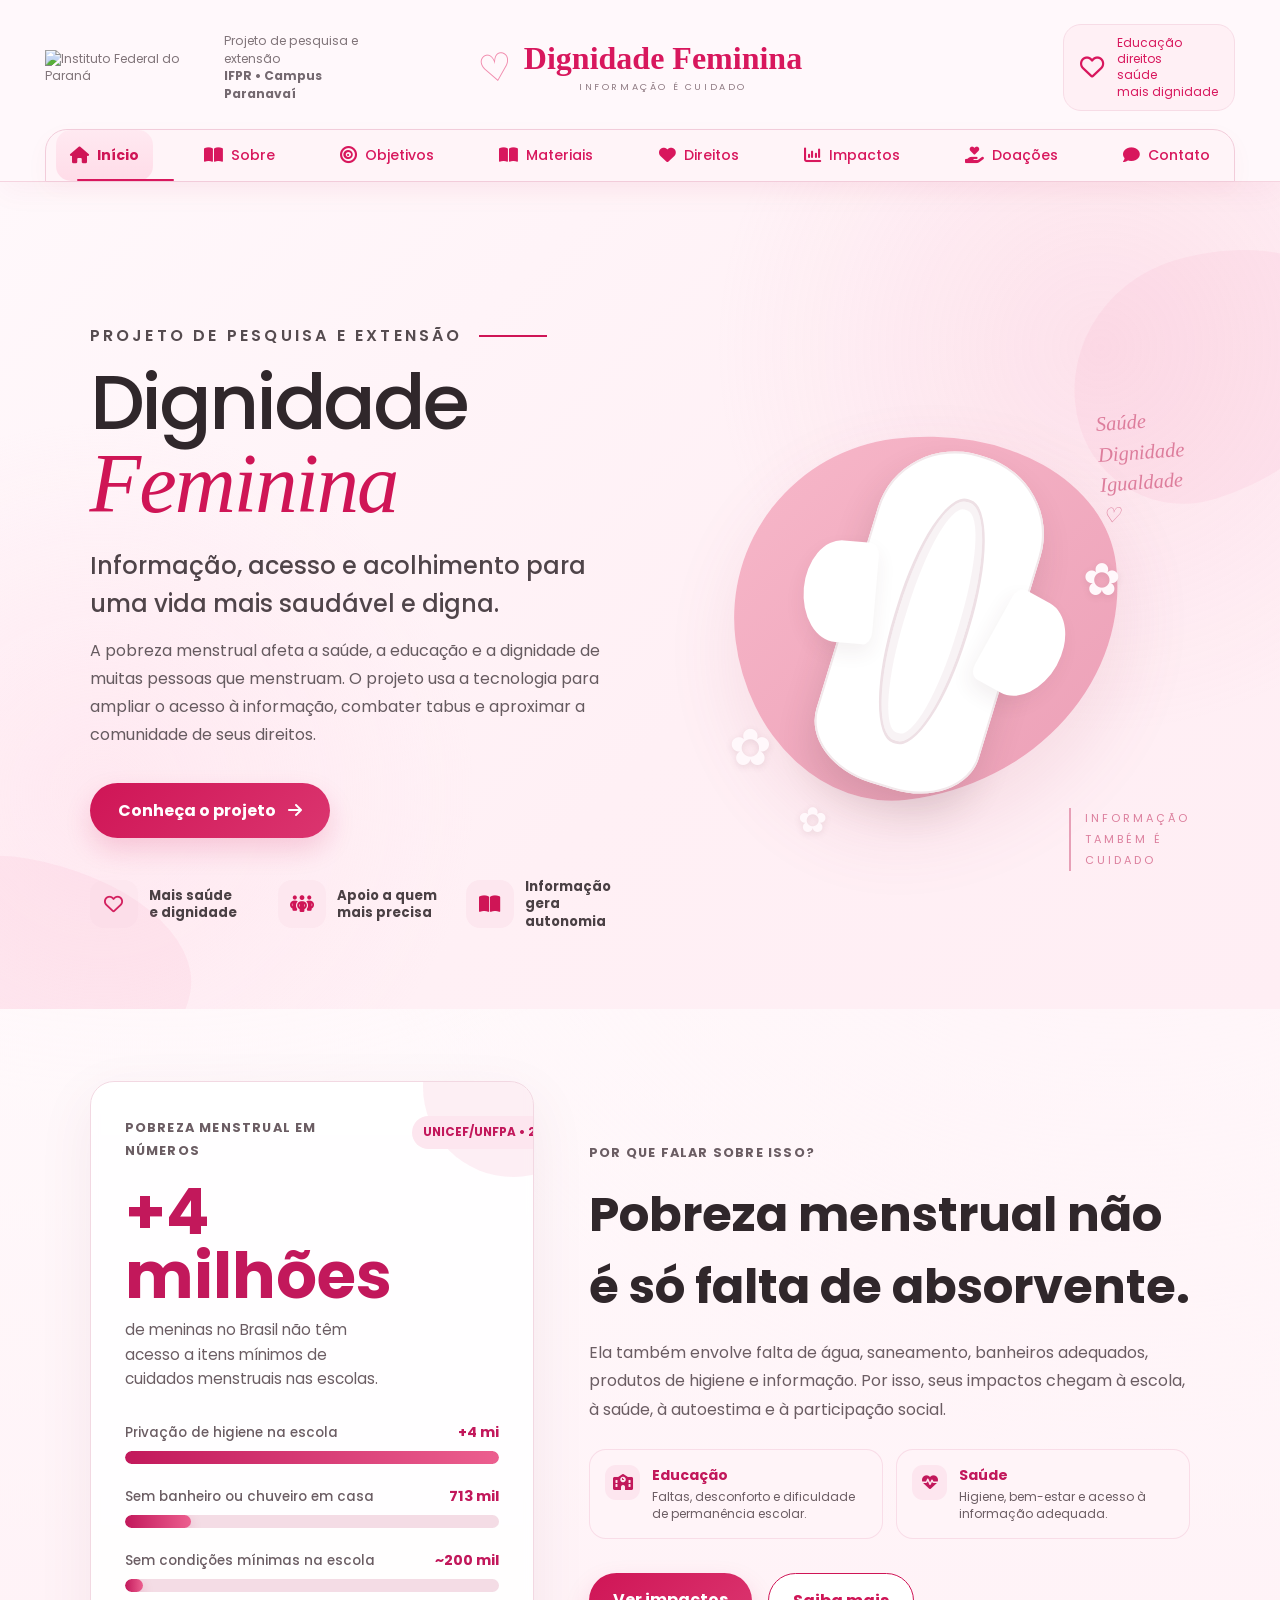
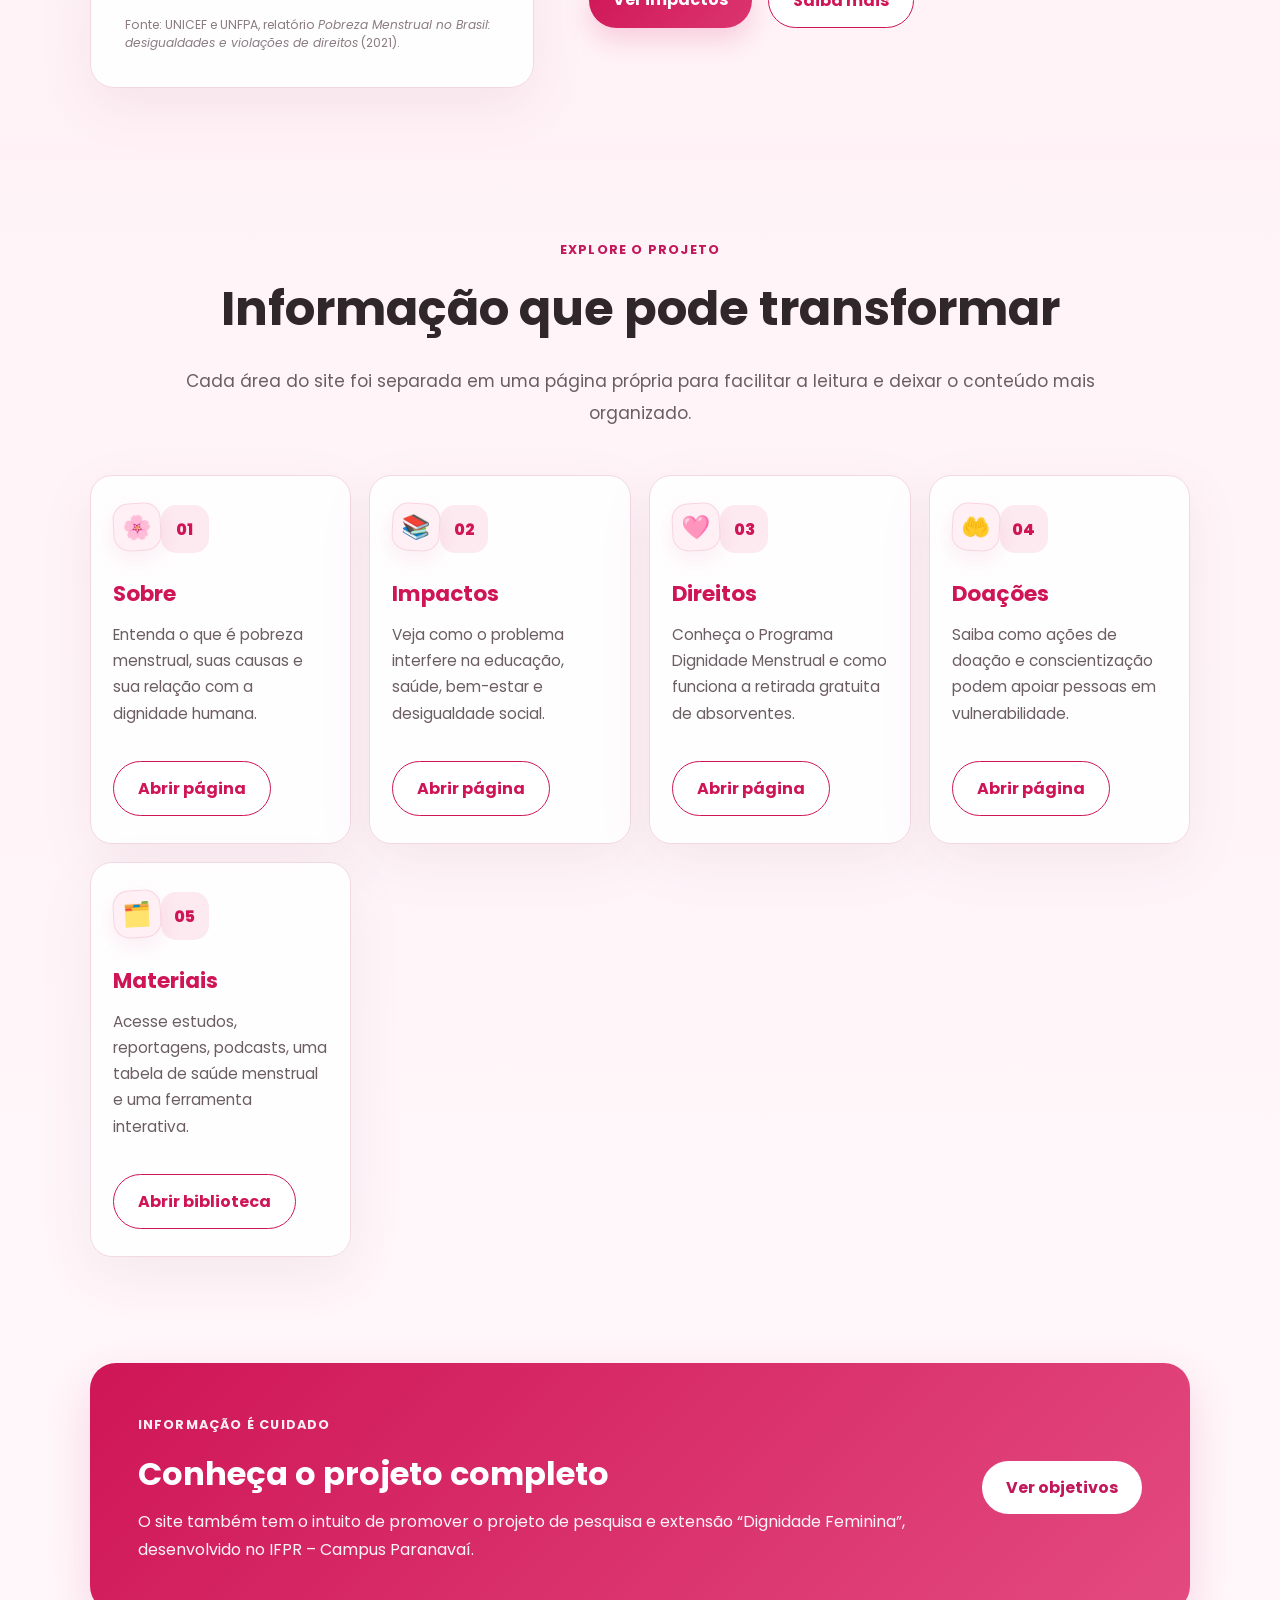
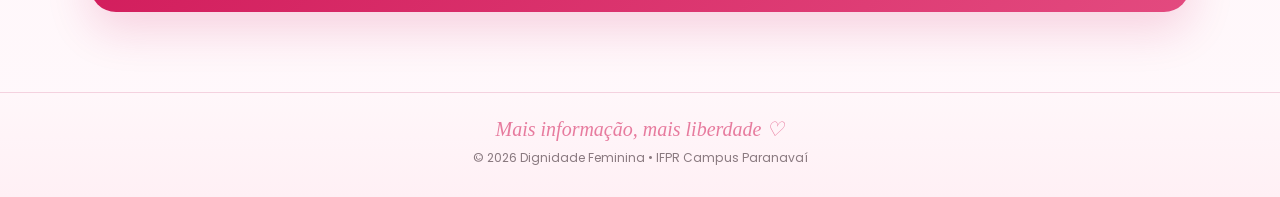
==== commit 7792f37a: "Add files via upload" ====
--- a/index.html
+++ b/index.html
@@ -9,12 +9,14 @@
   <link rel="stylesheet" href="style.css">
 </head>
 <body class="page-index">
-<header class="cabecalho">
-  <a href="index.html" class="logo"><span class="logo-icone">❤</span><span>Dignidade<br><strong>Feminina</strong></span></a>
+<header class="cabecalho novo-cabecalho">
+  <div class="cabecalho-institucional">
+    <div class="ifpr-topo"><img src="https://upload.wikimedia.org/wikipedia/commons/6/69/Instituto_Federal_do_Paran%C3%A1_-_Marca_Horizontal_2015.svg" alt="Instituto Federal do Paraná"><span>Projeto de pesquisa e extensão<br><strong>IFPR • Campus Paranavaí</strong></span></div>
+    <a href="index.html" class="marca-projeto"><span class="marca-flor">♡</span><span><strong>Dignidade Feminina</strong><small>INFORMAÇÃO É CUIDADO</small></span></a>
+    <div class="selo-topo"><i class="fa-regular fa-heart"></i><span>Educação<br>direitos<br>saúde<br>mais dignidade</span></div>
+  </div>
   <button class="menu-btn" id="menuBtn" aria-label="Abrir menu">☰</button>
-  <nav class="menu" id="menu">
-    <a class="ativo" href="index.html">Início</a><a href="sobre.html">Sobre</a><a href="objetivos.html">Objetivos</a><a href="impactos.html">Impactos</a><a href="direitos.html">Direitos</a><a href="doacoes.html">Doações</a><a href="materiais.html">Materiais</a><a href="contato.html">Contato</a>
-  </nav>
+  <nav class="menu menu-ilustrado" id="menu"><a class="ativo" href="index.html"><i class="fa-solid fa-house"></i><span>Início</span></a><a class="" href="sobre.html"><i class="fa-solid fa-book-open"></i><span>Sobre</span></a><a class="" href="objetivos.html"><i class="fa-solid fa-bullseye"></i><span>Objetivos</span></a><a class="" href="materiais.html"><i class="fa-solid fa-book-open"></i><span>Materiais</span></a><a class="" href="direitos.html"><i class="fa-solid fa-heart"></i><span>Direitos</span></a><a class="" href="impactos.html"><i class="fa-solid fa-chart-column"></i><span>Impactos</span></a><a class="" href="doacoes.html"><i class="fa-solid fa-hand-holding-heart"></i><span>Doações</span></a><a class="" href="contato.html"><i class="fa-solid fa-comment"></i><span>Contato</span></a></nav>
 </header>
 <main>
   <section class="hero site-hero">
@@ -85,16 +87,16 @@
   <section class="secao">
     <p class="etiqueta">Explore o projeto</p><h2>Informação que pode transformar</h2><p class="texto-central">Cada área do site foi separada em uma página própria para facilitar a leitura e deixar o conteúdo mais organizado.</p>
     <div class="cards">
-      <article class="card"><span class="numero">01</span><h3>Sobre</h3><p>Entenda o que é pobreza menstrual, suas causas e sua relação com a dignidade humana.</p><div class="botoes"><a class="btn secundario" href="sobre.html">Abrir página</a></div></article>
-      <article class="card"><span class="numero">02</span><h3>Impactos</h3><p>Veja como o problema interfere na educação, saúde, bem-estar e desigualdade social.</p><div class="botoes"><a class="btn secundario" href="impactos.html">Abrir página</a></div></article>
-      <article class="card"><span class="numero">03</span><h3>Direitos</h3><p>Conheça o Programa Dignidade Menstrual e como funciona a retirada gratuita de absorventes.</p><div class="botoes"><a class="btn secundario" href="direitos.html">Abrir página</a></div></article>
-      <article class="card"><span class="numero">04</span><h3>Doações</h3><p>Saiba como ações de doação e conscientização podem apoiar pessoas em vulnerabilidade.</p><div class="botoes"><a class="btn secundario" href="doacoes.html">Abrir página</a></div></article>
-          <article class="card"><span class="numero">05</span><h3>Materiais</h3><p>Acesse estudos, reportagens, podcasts, uma tabela de saúde menstrual e uma ferramenta interativa.</p><div class="botoes"><a class="btn secundario" href="materiais.html">Abrir biblioteca</a></div></article>
+      <article class="card"><span class="sticker" aria-hidden="true">🌸</span><span class="numero">01</span><h3>Sobre</h3><p>Entenda o que é pobreza menstrual, suas causas e sua relação com a dignidade humana.</p><div class="botoes"><a class="btn secundario" href="sobre.html">Abrir página</a></div></article>
+      <article class="card"><span class="sticker" aria-hidden="true">📚</span><span class="numero">02</span><h3>Impactos</h3><p>Veja como o problema interfere na educação, saúde, bem-estar e desigualdade social.</p><div class="botoes"><a class="btn secundario" href="impactos.html">Abrir página</a></div></article>
+      <article class="card"><span class="sticker" aria-hidden="true">🩷</span><span class="numero">03</span><h3>Direitos</h3><p>Conheça o Programa Dignidade Menstrual e como funciona a retirada gratuita de absorventes.</p><div class="botoes"><a class="btn secundario" href="direitos.html">Abrir página</a></div></article>
+      <article class="card"><span class="sticker" aria-hidden="true">🤲</span><span class="numero">04</span><h3>Doações</h3><p>Saiba como ações de doação e conscientização podem apoiar pessoas em vulnerabilidade.</p><div class="botoes"><a class="btn secundario" href="doacoes.html">Abrir página</a></div></article>
+          <article class="card"><span class="sticker" aria-hidden="true">🗂️</span><span class="numero">05</span><h3>Materiais</h3><p>Acesse estudos, reportagens, podcasts, uma tabela de saúde menstrual e uma ferramenta interativa.</p><div class="botoes"><a class="btn secundario" href="materiais.html">Abrir biblioteca</a></div></article>
     </div>
   </section>
 
   <section class="cta-rosa"><div><p class="etiqueta clara">Informação é cuidado</p><h2>Conheça o projeto completo</h2><p>O site também tem o intuito de promover o projeto de pesquisa e extensão “Dignidade Feminina”, desenvolvido no IFPR – Campus Paranavaí.</p></div><a class="btn branco" href="objetivos.html">Ver objetivos</a></section>
 </main>
-<footer><p>© 2026 Dignidade Feminina • IFPR Campus Paranavaí</p></footer>
+<footer class="rodape-novo"><p class="frase-final">Mais informação, mais liberdade ♡</p><p>© 2026 Dignidade Feminina • IFPR Campus Paranavaí</p></footer>
 <script src="script.js"></script>
 </body></html>
--- a/style.css
+++ b/style.css
@@ -618,3 +618,117 @@
   .logo { font-size:.72rem; }
   .logo-icone { width:36px; height:36px; }
 }
+
+/* ===== Atualização visual: imagens, figurinhas e passo a passo ===== */
+.ifpr-assinatura{display:flex;align-items:center;justify-content:center;gap:18px;flex-wrap:wrap;margin-bottom:12px}
+.ifpr-assinatura img{width:min(230px,60vw);height:auto;display:block;background:#fff;border-radius:12px;padding:7px 10px}
+.ifpr-assinatura span{font-size:.82rem;line-height:1.45;color:inherit;opacity:.82;text-align:left}
+.sticker{display:inline-grid;place-items:center;width:48px;height:48px;border-radius:16px;background:#fff0f5;border:1px solid rgba(194,24,91,.13);font-size:1.45rem;box-shadow:0 8px 22px rgba(194,24,91,.08);transform:rotate(-3deg)}
+.card .sticker{margin-bottom:14px}.card:nth-child(even) .sticker{transform:rotate(3deg)}
+.explicacao-visual{display:grid;grid-template-columns:repeat(3,1fr);gap:18px;margin-top:28px}
+.explicacao-item{background:#fff;border:1px solid rgba(194,24,91,.10);border-radius:24px;padding:24px;box-shadow:0 12px 32px rgba(194,24,91,.07)}
+.explicacao-item h3{margin:12px 0 8px}.explicacao-item p{margin:0;color:#6b5d63;line-height:1.65}
+.passo-a-passo-visual{display:grid;grid-template-columns:repeat(3,1fr);gap:18px;margin-top:24px;counter-reset:etapas}
+.etapa-visual{position:relative;background:#fff;border:1px solid rgba(194,24,91,.12);border-radius:24px;padding:26px 22px 22px;box-shadow:0 12px 30px rgba(194,24,91,.07);overflow:hidden}
+.etapa-numero{display:grid;place-items:center;width:42px;height:42px;border-radius:50%;background:#c2185b;color:#fff;font-weight:800;margin-bottom:14px;box-shadow:0 8px 18px rgba(194,24,91,.18)}
+.etapa-icone{position:absolute;right:18px;top:16px;font-size:1.7rem;opacity:.9}
+.etapa-visual h3{font-size:1rem;margin:0 42px 8px 0}.etapa-visual p{font-size:.91rem;color:#6b5d63;line-height:1.6;margin:0}
+.alerta-ajuda{display:flex;gap:16px;align-items:flex-start;background:linear-gradient(135deg,#fff0f5,#fff9fb);border:1px solid rgba(194,24,91,.14);border-radius:22px;padding:22px;margin-top:24px}
+.alerta-ajuda .sticker{flex:0 0 auto}.alerta-ajuda h3{margin:0 0 5px}.alerta-ajuda p{margin:0;line-height:1.6}
+.direito-resumo{display:grid;grid-template-columns:repeat(3,1fr);gap:14px;margin:22px 0}
+.direito-resumo div{background:#fff7fa;border-radius:18px;padding:18px;text-align:center;border:1px solid rgba(194,24,91,.10)}
+.direito-resumo strong{display:block;color:#c2185b;font-size:1.25rem;margin-bottom:4px}.direito-resumo span{font-size:.86rem;color:#6b5d63}
+@media(max-width:820px){.explicacao-visual,.passo-a-passo-visual,.direito-resumo{grid-template-columns:1fr}.etapa-visual{padding:22px 18px}.ifpr-assinatura{gap:10px}.ifpr-assinatura span{text-align:center}.alerta-ajuda{padding:18px}}
+
+
+/* ===== Identidade institucional no topo — aplicada a todas as páginas ===== */
+.novo-cabecalho{display:block;padding:24px 3.5% 0;background:rgba(255,255,255,.94);border-bottom:1px solid #f4d6e1;position:sticky;top:0;z-index:1000;backdrop-filter:blur(12px)}
+.cabecalho-institucional{max-width:1420px;margin:0 auto 18px;display:grid;grid-template-columns:1fr 1.35fr 1fr;align-items:center;gap:24px}
+.ifpr-topo{display:flex;align-items:center;gap:16px;color:#81757a;font-size:.76rem;line-height:1.45}.ifpr-topo img{width:205px;max-width:48%;height:auto;display:block}.ifpr-topo strong{color:#746970}
+.marca-projeto{justify-self:center;text-decoration:none;color:#d8175d;display:flex;align-items:center;gap:12px;text-align:center}.marca-projeto strong{display:block;font-family:Georgia,'Times New Roman',serif;font-size:2rem;font-weight:600;white-space:nowrap}.marca-projeto small{display:block;margin-top:3px;color:#8f7b83;letter-spacing:.28em;font-size:.58rem}.marca-flor{font-size:2.4rem;font-family:Georgia,serif;color:#f18bad;transform:rotate(-10deg)}
+.selo-topo{justify-self:end;display:flex;align-items:center;gap:12px;background:#fff0f5;border:1px solid #f7dce6;border-radius:18px;padding:10px 16px;color:#d8175d;font-size:.75rem;line-height:1.35}.selo-topo i{font-size:1.55rem}
+.menu-ilustrado{max-width:1420px;margin:0 auto -1px;padding:0 10px;display:flex;justify-content:space-between;align-items:stretch;border:1px solid #f2d5df;border-radius:22px 22px 0 0;background:#fffafb;overflow:hidden}.menu-ilustrado a{display:flex;align-items:center;justify-content:center;gap:8px;padding:15px 14px;color:#d8175d;text-decoration:none;font-size:.88rem;border-radius:15px;position:relative}.menu-ilustrado a i{font-size:1.05rem}.menu-ilustrado a.ativo{background:#ffe7ef;font-weight:700}.menu-ilustrado a.ativo:after{content:'';position:absolute;left:22%;right:22%;bottom:0;height:2px;background:#d8175d;border-radius:3px}
+.rodape-novo{padding:24px 7% 30px!important;background:linear-gradient(180deg,#fff,#fff8fb)!important}.rodape-novo .frase-final{font-family:Georgia,'Times New Roman',serif;font-style:italic;color:#e77b9e;font-size:1.25rem;margin:0 0 8px}.rodape-novo p:last-child{font-size:.76rem;margin:0;color:#8a7a80}
+/* Corrige o alinhamento da ferramenta do ciclo */
+.calculadora-ciclo{align-items:start!important}.campo-ciclo{display:flex;flex-direction:column;height:100%}.campo-ciclo label{text-align:center}.campo-ciclo input{width:100%;min-height:56px}.campo-ciclo small{text-align:center;margin-top:7px;min-height:20px}.calculadora-ciclo>.btn{align-self:end}.resultado-ciclo{grid-column:1/-1}.aviso-ciclo{grid-column:1/-1}
+@media(max-width:1050px){.cabecalho-institucional{grid-template-columns:1fr auto}.marca-projeto{grid-column:1/-1;grid-row:1;justify-self:center}.ifpr-topo{grid-row:2}.selo-topo{grid-row:2}.menu-ilustrado a{font-size:.78rem;padding:13px 8px;gap:5px}}
+@media(max-width:820px){.novo-cabecalho{padding:12px 16px}.cabecalho-institucional{display:flex;margin:0;justify-content:space-between;gap:10px}.ifpr-topo span,.selo-topo,.marca-projeto small,.marca-flor{display:none}.ifpr-topo img{width:115px;max-width:none}.marca-projeto{margin-left:auto;margin-right:48px}.marca-projeto strong{font-size:1.2rem;white-space:normal}.novo-cabecalho .menu-btn{display:block;position:absolute;right:16px;top:17px}.menu-ilustrado{display:none;position:absolute;left:16px;right:16px;top:68px;margin:0;padding:10px;border-radius:18px;box-shadow:0 14px 35px rgba(90,35,55,.13);background:#fff;flex-direction:column;overflow:visible}.menu-ilustrado.aberto,.menu-ilustrado.open,.menu-ilustrado.ativo-menu{display:flex}.menu-ilustrado a{justify-content:flex-start;padding:11px 14px}.menu-ilustrado a.ativo:after{display:none}.rodape-novo .frase-final{font-size:1.05rem}}
+@media(max-width:820px){.menu-ilustrado.ativo{display:flex}}
+
+/* ===== Fundo rosado delicado inspirado no mockup aprovado ===== */
+html,
+body {
+  background:
+    radial-gradient(circle at 12% 8%, rgba(255, 218, 232, .46), transparent 25%),
+    radial-gradient(circle at 88% 18%, rgba(255, 228, 238, .62), transparent 28%),
+    linear-gradient(180deg, #fff8fb 0%, #fff3f7 48%, #fff8fb 100%) !important;
+}
+
+.novo-cabecalho {
+  background: rgba(255, 248, 251, .96) !important;
+  border-bottom-color: #f5d4e0 !important;
+  box-shadow: 0 10px 28px rgba(194, 24, 91, .045);
+}
+
+.menu-ilustrado {
+  background: rgba(255, 245, 249, .96) !important;
+  border-color: #f2ccda !important;
+  box-shadow: 0 8px 24px rgba(194, 24, 91, .035);
+}
+
+.menu-ilustrado a.ativo {
+  background: linear-gradient(180deg, #ffe9f1 0%, #ffdce8 100%) !important;
+}
+
+.site-hero,
+.unified-hero,
+.direitos-hero,
+.page-hero {
+  background:
+    radial-gradient(circle at 86% 20%, rgba(244, 166, 194, .20), transparent 30%),
+    radial-gradient(circle at 8% 74%, rgba(255, 220, 233, .48), transparent 28%),
+    linear-gradient(135deg, #fff8fb 0%, #fff0f5 58%, #ffeef4 100%) !important;
+}
+
+.secao,
+.conteudo-pagina {
+  background: transparent !important;
+}
+
+.home-faixa,
+.ferramenta-secao {
+  background: linear-gradient(180deg, rgba(255,255,255,.42) 0%, rgba(255,241,246,.68) 100%) !important;
+}
+
+.bloco-texto,
+.card,
+.dado-card,
+.impacto-card,
+.mito-card,
+.material-card,
+.contato-card,
+.calculadora-ciclo,
+.painel-grafico,
+.explicacao-item,
+.etapa-visual {
+  background: rgba(255,255,255,.88) !important;
+  backdrop-filter: blur(4px);
+}
+
+.fonte-box,
+.passo,
+.selo-confiavel,
+.direito-resumo div {
+  background: #fff3f7 !important;
+}
+
+.rodape-novo {
+  background: linear-gradient(180deg, #fff7fa 0%, #fff0f5 100%) !important;
+  border-top: 1px solid #f4d2df !important;
+}
+
+@media (max-width: 820px) {
+  .menu-ilustrado {
+    background: #fff7fa !important;
+  }
+}
